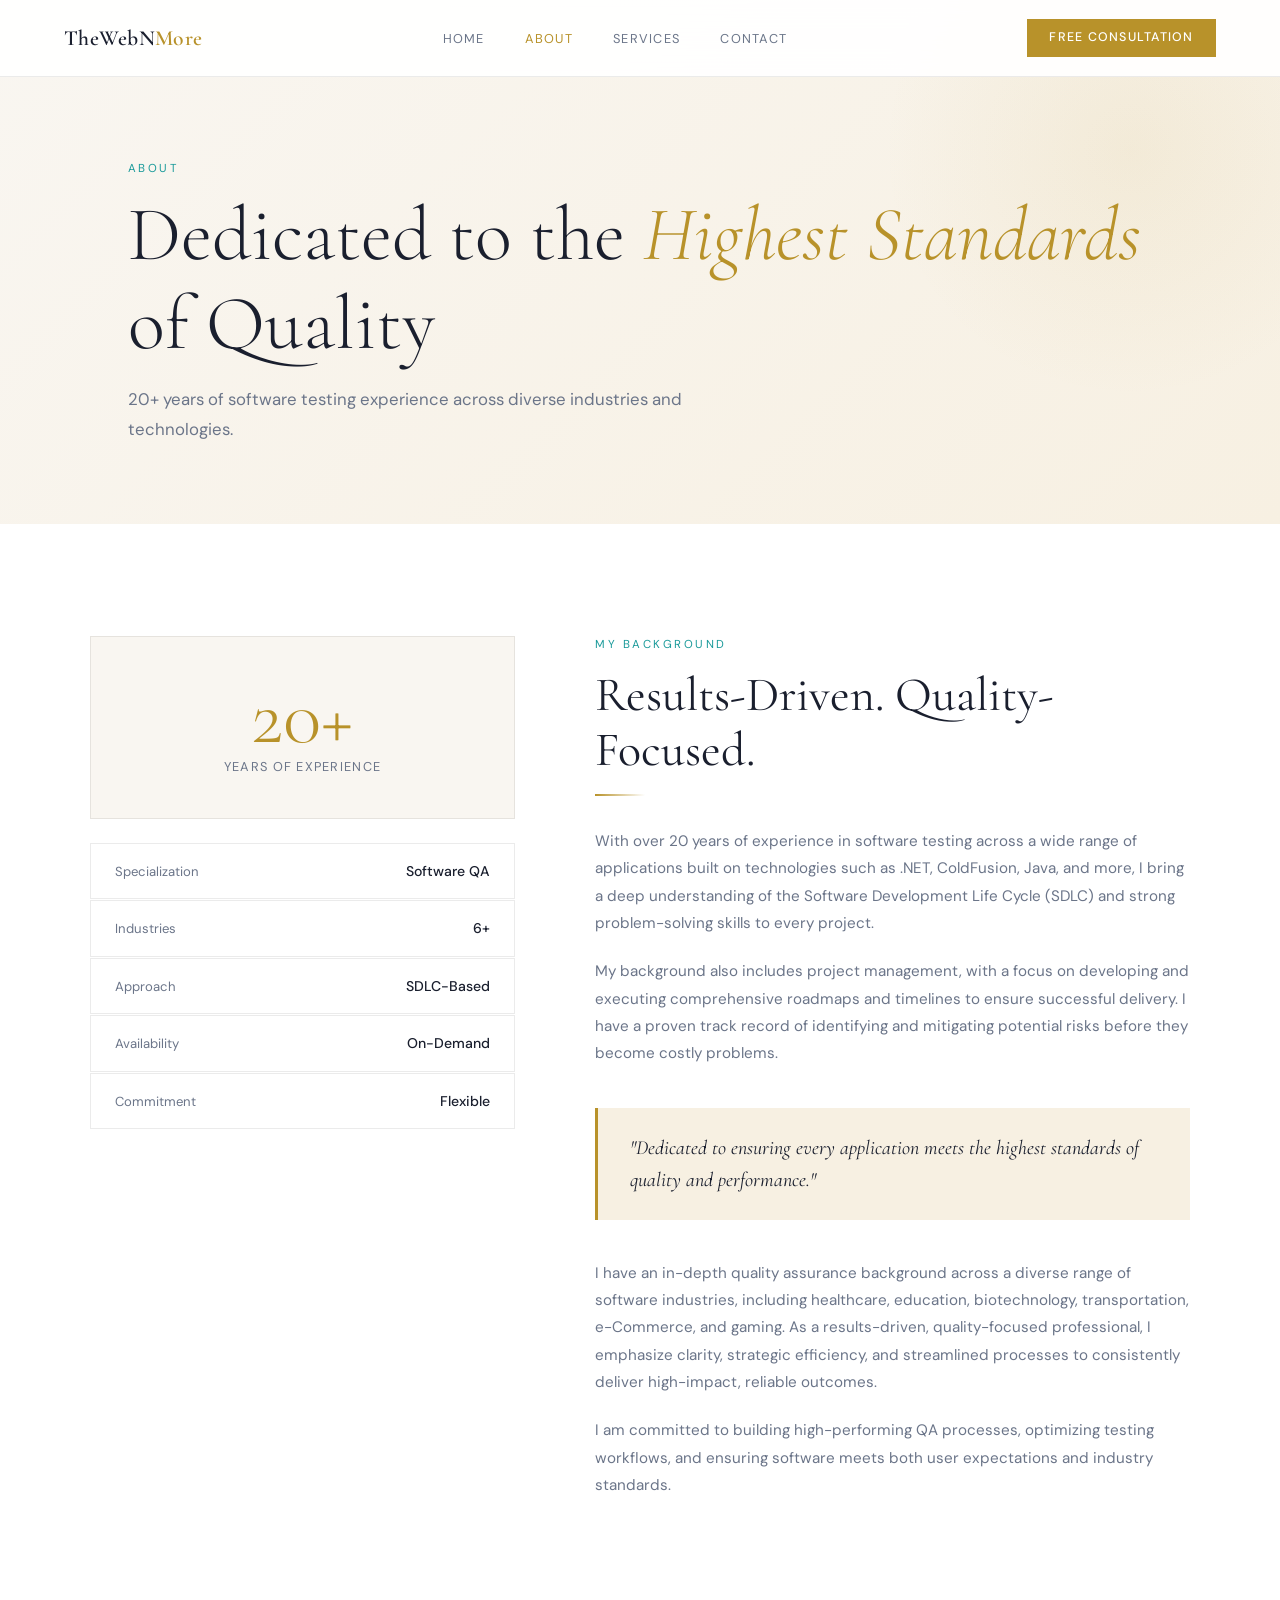
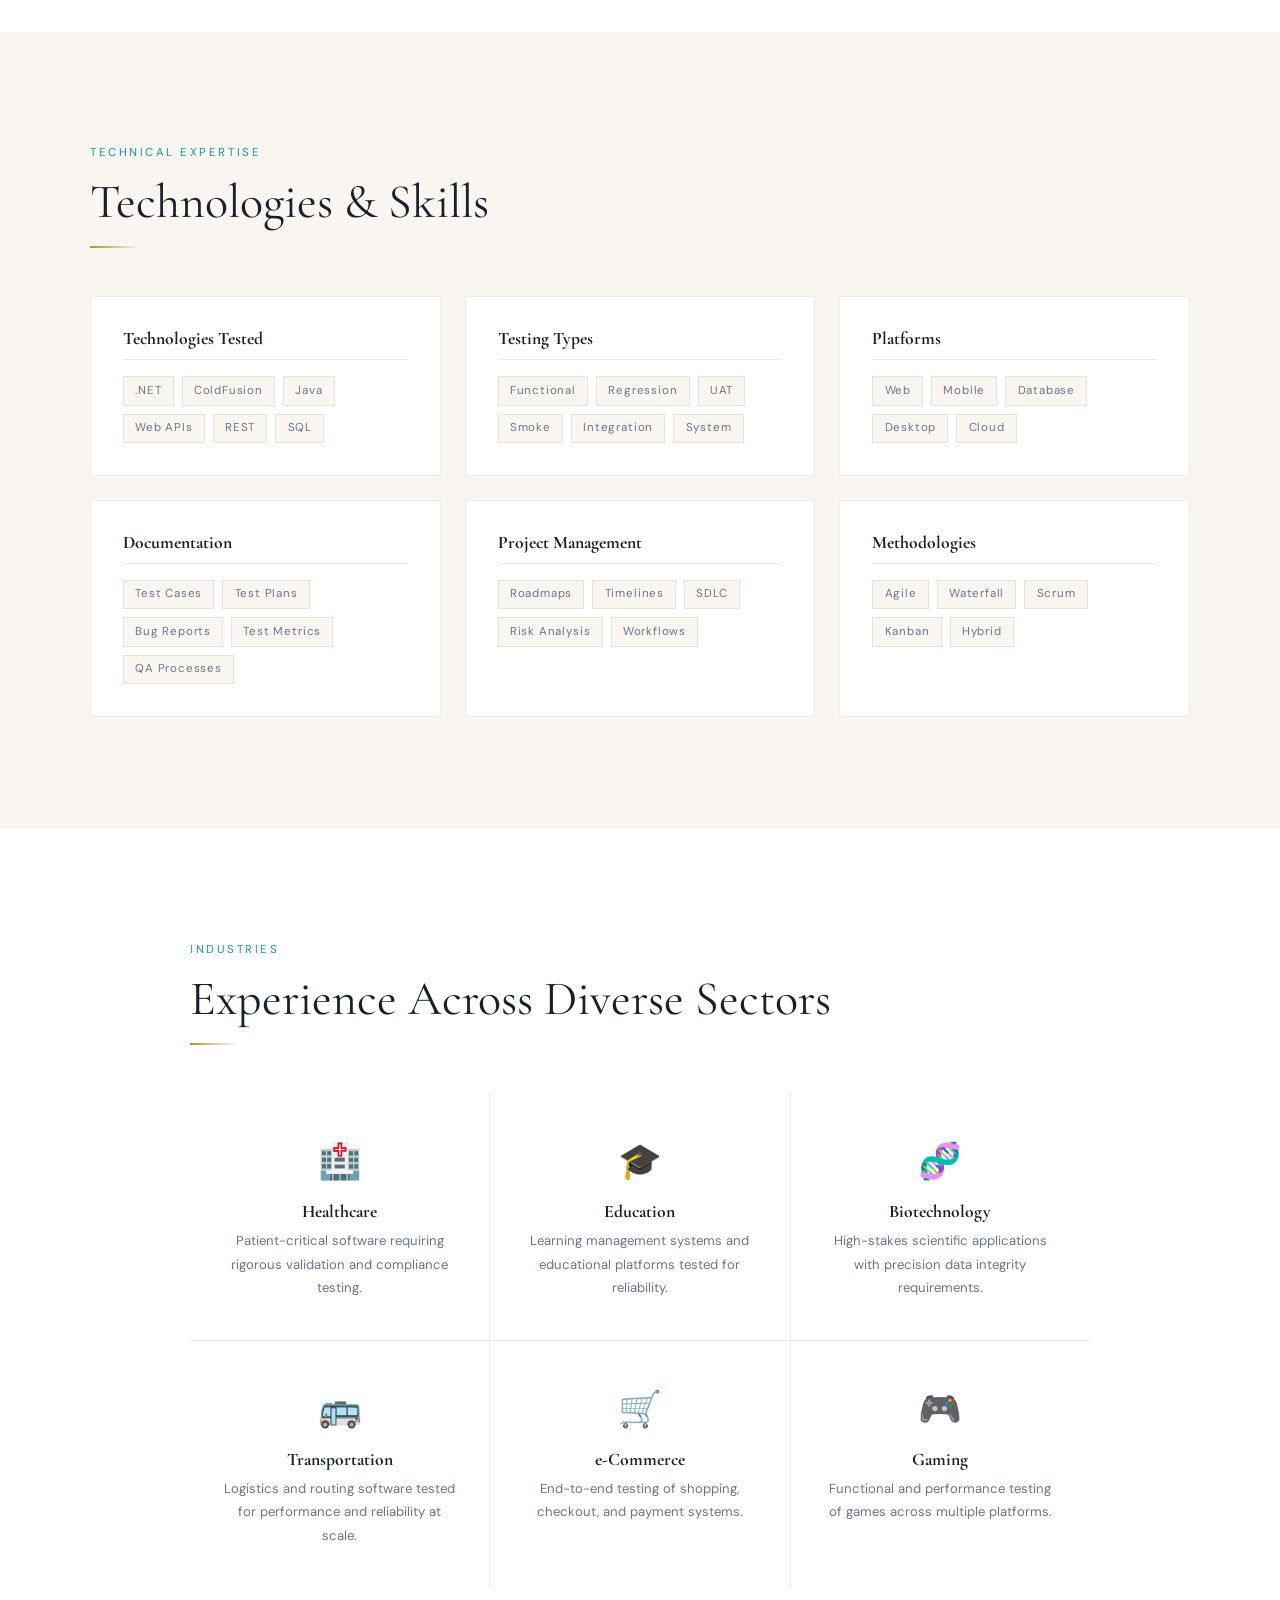
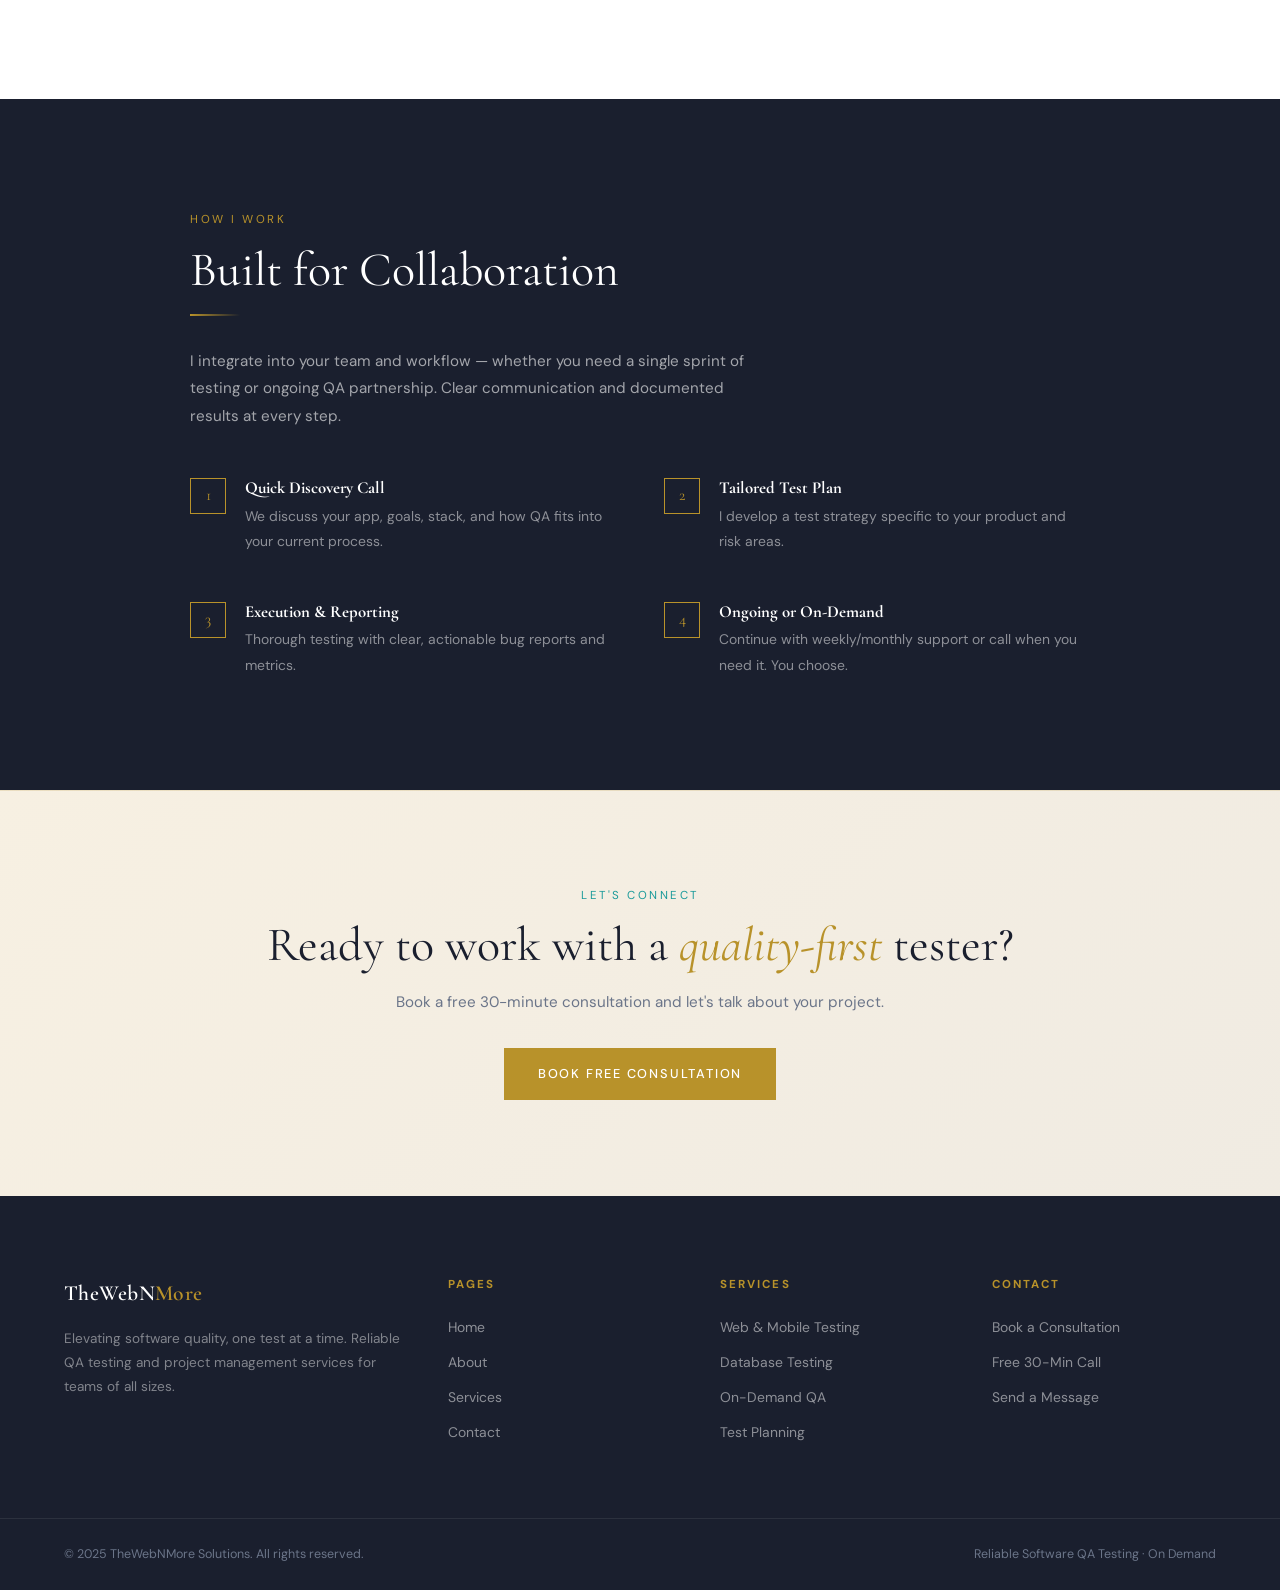
==== about.html @ 7d3f56c2 "Add files via upload" ====
<!DOCTYPE html>
<html lang="en">
<head>
  <meta charset="UTF-8"/>
  <meta name="viewport" content="width=device-width, initial-scale=1.0"/>
  <title>About | TheWebNMore Solutions</title>
  <meta name="description" content="20+ years of software QA experience across healthcare, education, biotech, e-Commerce, gaming and more."/>
  <link href="https://fonts.googleapis.com/css2?family=Cormorant+Garamond:ital,wght@0,300;0,400;0,500;0,600;1,400;1,500&family=DM+Sans:wght@300;400;500&display=swap" rel="stylesheet"/>
  <link rel="stylesheet" href="style.css"/>
  <style>

    /* ── BIO SECTION ── */
    #bio { background: var(--white); padding: 7rem 5%; }
    .bio-grid {
      display: grid; grid-template-columns: 1fr 1.4fr;
      gap: 5rem; align-items: start; max-width: 1100px; margin: 0 auto;
    }
    .bio-aside { position: sticky; top: 100px; }
    .bio-badge {
      background: var(--light);
      border: 1px solid var(--border-grey);
      padding: 2.5rem;
      text-align: center;
    }
    .bio-badge .big-num {
      font-family: 'Cormorant Garamond', serif;
      font-size: 5rem; font-weight: 300; color: var(--gold); line-height: 1;
    }
    .bio-badge .big-label { font-size: 0.8rem; letter-spacing: 0.1em; text-transform: uppercase; color: var(--muted); }
    .bio-stats { margin-top: 1.5rem; display: flex; flex-direction: column; gap: 1px; }
    .bio-stat {
      background: var(--white); border: 1px solid var(--border-grey);
      padding: 1rem 1.5rem;
      display: flex; justify-content: space-between; align-items: center;
    }
    .bio-stat-label { font-size: 0.82rem; color: var(--muted); }
    .bio-stat-val { font-size: 0.88rem; font-weight: 500; color: var(--ink); }

    .bio-main h2 { color: var(--ink); margin-bottom: 0.5rem; }
    .bio-main p { margin-bottom: 1.3rem; }
    .quote-block {
      border-left: 3px solid var(--gold);
      background: var(--gold-pale);
      padding: 1.5rem 2rem; margin: 2.5rem 0;
    }
    .quote-block p {
      font-family: 'Cormorant Garamond', serif;
      font-size: 1.25rem; font-style: italic; color: var(--ink);
      line-height: 1.6; margin: 0;
    }

    /* ── TECH / EXPERTISE ── */
    #expertise { background: var(--light); padding: 7rem 5%; }
    .expertise-inner { max-width: 1100px; margin: 0 auto; }
    .exp-grid {
      display: grid; grid-template-columns: repeat(3, 1fr);
      gap: 1.5rem; margin-top: 3rem;
    }
    .exp-card {
      background: var(--white);
      border: 1px solid var(--border-grey);
      padding: 2rem;
      transition: border-color 0.3s, box-shadow 0.3s;
    }
    .exp-card:hover { border-color: var(--gold); box-shadow: var(--shadow); }
    .exp-card h4 {
      font-family: 'Cormorant Garamond', serif;
      font-size: 1.1rem; color: var(--ink); margin-bottom: 1rem;
      padding-bottom: 0.6rem; border-bottom: 1px solid var(--border-grey);
    }
    .exp-tags { display: flex; flex-wrap: wrap; gap: 0.5rem; }
    .exp-tag {
      font-size: 0.72rem; letter-spacing: 0.07em;
      background: var(--light); border: 1px solid var(--border-grey);
      color: var(--muted); padding: 0.28rem 0.7rem;
    }

    /* ── INDUSTRIES ── */
    #industries { background: var(--white); padding: 7rem 5%; }
    .ind-grid {
      display: grid; grid-template-columns: repeat(3, 1fr);
      gap: 1px; background: var(--border-grey);
      margin-top: 3rem; max-width: 900px;
    }
    .ind-card {
      background: var(--white); padding: 2.5rem 2rem; text-align: center;
      transition: background 0.3s;
    }
    .ind-card:hover { background: var(--gold-pale); }
    .ind-icon { font-size: 2.2rem; display: block; margin-bottom: 0.8rem; }
    .ind-card h4 { font-family: 'Cormorant Garamond', serif; font-size: 1.1rem; color: var(--ink); }
    .ind-card p { font-size: 0.82rem; margin-top: 0.4rem; }

    /* ── COLLABORATION ── */
    #collab { background: var(--ink); padding: 7rem 5%; }
    .collab-inner { max-width: 900px; margin: 0 auto; }
    #collab .eyebrow { color: var(--gold); }
    #collab h2 { color: var(--white); }
    #collab .divider { background: linear-gradient(90deg, var(--gold), transparent); }
    .collab-grid { display: grid; grid-template-columns: 1fr 1fr; gap: 3rem; margin-top: 3rem; }
    .collab-item { display: flex; gap: 1.2rem; }
    .collab-dot {
      width: 36px; height: 36px; flex-shrink: 0;
      border: 1px solid var(--gold);
      display: flex; align-items: center; justify-content: center;
      font-family: 'Cormorant Garamond', serif; font-size: 1rem; color: var(--gold);
    }
    .collab-item h4 { font-family: 'Cormorant Garamond', serif; font-size: 1.05rem; color: var(--white); margin-bottom: 0.4rem; }
    .collab-item p { font-size: 0.87rem; color: rgba(255,255,255,0.5); margin: 0; }

    /* ── CTA ── */
    .about-cta {
      background: linear-gradient(135deg, var(--gold-pale), var(--light2));
      border-top: 1px solid var(--border);
      padding: 6rem 5%; text-align: center;
    }
    .about-cta h2 { color: var(--ink); }
    .about-cta h2 span { color: var(--gold); font-style: italic; }
    .about-cta p { margin: 1rem auto 2rem; max-width: 520px; }

    @media (max-width: 900px) {
      .bio-grid { grid-template-columns: 1fr; }
      .bio-aside { position: static; }
      .exp-grid, .ind-grid { grid-template-columns: 1fr 1fr; }
      .collab-grid { grid-template-columns: 1fr; }
    }
    @media (max-width: 600px) {
      .exp-grid, .ind-grid { grid-template-columns: 1fr; }
    }
  </style>
</head>
<body>

<!-- NAV -->
<nav id="main-nav">
  <a href="index.html" class="nav-logo">TheWebN<span>More</span></a>
  <ul class="nav-links" id="nav-links">
    <li><a href="index.html">Home</a></li>
    <li><a href="about.html" class="active">About</a></li>
    <li><a href="services.html">Services</a></li>
    <li><a href="contact.html">Contact</a></li>
  </ul>
  <a href="contact.html" class="nav-cta">Free Consultation</a>
  <button class="nav-toggle" id="nav-toggle" aria-label="Toggle menu">
    <span></span><span></span><span></span>
  </button>
</nav>

<!-- PAGE HERO -->
<div class="page-hero">
  <div class="page-hero-content container">
    <span class="eyebrow">About</span>
    <h1>Dedicated to the <em>Highest Standards</em><br>of Quality</h1>
    <p>20+ years of software testing experience across diverse industries and technologies.</p>
  </div>
</div>

<!-- BIO -->
<section id="bio">
  <div class="bio-grid">
    <div class="bio-aside fade-up">
      <div class="bio-badge">
        <div class="big-num">20+</div>
        <div class="big-label">Years of Experience</div>
      </div>
      <div class="bio-stats">
        <div class="bio-stat">
          <span class="bio-stat-label">Specialization</span>
          <span class="bio-stat-val">Software QA</span>
        </div>
        <div class="bio-stat">
          <span class="bio-stat-label">Industries</span>
          <span class="bio-stat-val">6+</span>
        </div>
        <div class="bio-stat">
          <span class="bio-stat-label">Approach</span>
          <span class="bio-stat-val">SDLC-Based</span>
        </div>
        <div class="bio-stat">
          <span class="bio-stat-label">Availability</span>
          <span class="bio-stat-val">On-Demand</span>
        </div>
        <div class="bio-stat">
          <span class="bio-stat-label">Commitment</span>
          <span class="bio-stat-val">Flexible</span>
        </div>
      </div>
    </div>

    <div class="bio-main fade-up">
      <span class="eyebrow">My Background</span>
      <h2>Results-Driven. Quality-Focused.</h2>
      <div class="divider"></div>
      <p>
        With over 20 years of experience in software testing across a wide range of applications
        built on technologies such as .NET, ColdFusion, Java, and more, I bring a deep
        understanding of the Software Development Life Cycle (SDLC) and strong problem-solving
        skills to every project.
      </p>
      <p>
        My background also includes project management, with a focus on developing and executing
        comprehensive roadmaps and timelines to ensure successful delivery. I have a proven track
        record of identifying and mitigating potential risks before they become costly problems.
      </p>
      <div class="quote-block">
        <p>"Dedicated to ensuring every application meets the highest standards of quality and performance."</p>
      </div>
      <p>
        I have an in-depth quality assurance background across a diverse range of software
        industries, including healthcare, education, biotechnology, transportation, e-Commerce,
        and gaming. As a results-driven, quality-focused professional, I emphasize clarity,
        strategic efficiency, and streamlined processes to consistently deliver high-impact,
        reliable outcomes.
      </p>
      <p>
        I am committed to building high-performing QA processes, optimizing testing workflows,
        and ensuring software meets both user expectations and industry standards.
      </p>
    </div>
  </div>
</section>

<!-- EXPERTISE -->
<section id="expertise">
  <div class="expertise-inner">
    <span class="eyebrow">Technical Expertise</span>
    <h2 style="color:var(--ink);">Technologies &amp; Skills</h2>
    <div class="divider"></div>
    <div class="exp-grid">
      <div class="exp-card fade-up">
        <h4>Technologies Tested</h4>
        <div class="exp-tags">
          <span class="exp-tag">.NET</span>
          <span class="exp-tag">ColdFusion</span>
          <span class="exp-tag">Java</span>
          <span class="exp-tag">Web APIs</span>
          <span class="exp-tag">REST</span>
          <span class="exp-tag">SQL</span>
        </div>
      </div>
      <div class="exp-card fade-up">
        <h4>Testing Types</h4>
        <div class="exp-tags">
          <span class="exp-tag">Functional</span>
          <span class="exp-tag">Regression</span>
          <span class="exp-tag">UAT</span>
          <span class="exp-tag">Smoke</span>
          <span class="exp-tag">Integration</span>
          <span class="exp-tag">System</span>
        </div>
      </div>
      <div class="exp-card fade-up">
        <h4>Platforms</h4>
        <div class="exp-tags">
          <span class="exp-tag">Web</span>
          <span class="exp-tag">Mobile</span>
          <span class="exp-tag">Database</span>
          <span class="exp-tag">Desktop</span>
          <span class="exp-tag">Cloud</span>
        </div>
      </div>
      <div class="exp-card fade-up">
        <h4>Documentation</h4>
        <div class="exp-tags">
          <span class="exp-tag">Test Cases</span>
          <span class="exp-tag">Test Plans</span>
          <span class="exp-tag">Bug Reports</span>
          <span class="exp-tag">Test Metrics</span>
          <span class="exp-tag">QA Processes</span>
        </div>
      </div>
      <div class="exp-card fade-up">
        <h4>Project Management</h4>
        <div class="exp-tags">
          <span class="exp-tag">Roadmaps</span>
          <span class="exp-tag">Timelines</span>
          <span class="exp-tag">SDLC</span>
          <span class="exp-tag">Risk Analysis</span>
          <span class="exp-tag">Workflows</span>
        </div>
      </div>
      <div class="exp-card fade-up">
        <h4>Methodologies</h4>
        <div class="exp-tags">
          <span class="exp-tag">Agile</span>
          <span class="exp-tag">Waterfall</span>
          <span class="exp-tag">Scrum</span>
          <span class="exp-tag">Kanban</span>
          <span class="exp-tag">Hybrid</span>
        </div>
      </div>
    </div>
  </div>
</section>

<!-- INDUSTRIES -->
<section id="industries">
  <div style="max-width:900px; margin:0 auto;">
    <span class="eyebrow">Industries</span>
    <h2 style="color:var(--ink);">Experience Across Diverse Sectors</h2>
    <div class="divider"></div>
    <div class="ind-grid fade-up">
      <div class="ind-card">
        <span class="ind-icon">🏥</span>
        <h4>Healthcare</h4>
        <p>Patient-critical software requiring rigorous validation and compliance testing.</p>
      </div>
      <div class="ind-card">
        <span class="ind-icon">🎓</span>
        <h4>Education</h4>
        <p>Learning management systems and educational platforms tested for reliability.</p>
      </div>
      <div class="ind-card">
        <span class="ind-icon">🧬</span>
        <h4>Biotechnology</h4>
        <p>High-stakes scientific applications with precision data integrity requirements.</p>
      </div>
      <div class="ind-card">
        <span class="ind-icon">🚌</span>
        <h4>Transportation</h4>
        <p>Logistics and routing software tested for performance and reliability at scale.</p>
      </div>
      <div class="ind-card">
        <span class="ind-icon">🛒</span>
        <h4>e-Commerce</h4>
        <p>End-to-end testing of shopping, checkout, and payment systems.</p>
      </div>
      <div class="ind-card">
        <span class="ind-icon">🎮</span>
        <h4>Gaming</h4>
        <p>Functional and performance testing of games across multiple platforms.</p>
      </div>
    </div>
  </div>
</section>

<!-- COLLABORATION -->
<section id="collab">
  <div class="collab-inner">
    <span class="eyebrow">How I Work</span>
    <h2>Built for Collaboration</h2>
    <div class="divider"></div>
    <p style="color:rgba(255,255,255,0.6); max-width:580px;">
      I integrate into your team and workflow — whether you need a single sprint of testing
      or ongoing QA partnership. Clear communication and documented results at every step.
    </p>
    <div class="collab-grid fade-up">
      <div class="collab-item">
        <div class="collab-dot">1</div>
        <div>
          <h4>Quick Discovery Call</h4>
          <p>We discuss your app, goals, stack, and how QA fits into your current process.</p>
        </div>
      </div>
      <div class="collab-item">
        <div class="collab-dot">2</div>
        <div>
          <h4>Tailored Test Plan</h4>
          <p>I develop a test strategy specific to your product and risk areas.</p>
        </div>
      </div>
      <div class="collab-item">
        <div class="collab-dot">3</div>
        <div>
          <h4>Execution &amp; Reporting</h4>
          <p>Thorough testing with clear, actionable bug reports and metrics.</p>
        </div>
      </div>
      <div class="collab-item">
        <div class="collab-dot">4</div>
        <div>
          <h4>Ongoing or On-Demand</h4>
          <p>Continue with weekly/monthly support or call when you need it. You choose.</p>
        </div>
      </div>
    </div>
  </div>
</section>

<!-- CTA -->
<div class="about-cta">
  <span class="eyebrow">Let's Connect</span>
  <h2>Ready to work with a <span>quality-first</span> tester?</h2>
  <p>Book a free 30-minute consultation and let's talk about your project.</p>
  <a href="contact.html" class="btn btn-gold">Book Free Consultation</a>
</div>

<!-- FOOTER -->
<footer>
  <div class="footer-top">
    <div class="footer-brand">
      <div class="nav-logo">TheWebN<span>More</span></div>
      <p>Elevating software quality, one test at a time. Reliable QA testing and project management services for teams of all sizes.</p>
    </div>
    <div class="footer-col">
      <h5>Pages</h5>
      <ul>
        <li><a href="index.html">Home</a></li>
        <li><a href="about.html">About</a></li>
        <li><a href="services.html">Services</a></li>
        <li><a href="contact.html">Contact</a></li>
      </ul>
    </div>
    <div class="footer-col">
      <h5>Services</h5>
      <ul>
        <li><a href="services.html">Web &amp; Mobile Testing</a></li>
        <li><a href="services.html">Database Testing</a></li>
        <li><a href="services.html">On-Demand QA</a></li>
        <li><a href="services.html">Test Planning</a></li>
      </ul>
    </div>
    <div class="footer-col">
      <h5>Contact</h5>
      <ul>
        <li><a href="contact.html">Book a Consultation</a></li>
        <li><a href="contact.html">Free 30-Min Call</a></li>
        <li><a href="contact.html">Send a Message</a></li>
      </ul>
    </div>
  </div>
  <div class="footer-bottom">
    <p>© 2025 TheWebNMore Solutions. All rights reserved.</p>
    <p>Reliable Software QA Testing · On Demand</p>
  </div>
</footer>

<script>
  window.addEventListener('scroll', () => {
    document.getElementById('main-nav').classList.toggle('scrolled', window.scrollY > 30);
  });
  document.getElementById('nav-toggle').addEventListener('click', () => {
    document.getElementById('nav-links').classList.toggle('open');
  });
  const obs = new IntersectionObserver(entries => {
    entries.forEach(e => { if (e.isIntersecting) e.target.classList.add('visible'); });
  }, { threshold: 0.1 });
  document.querySelectorAll('.fade-up').forEach(el => obs.observe(el));
</script>
</body>
</html>
---- style.css ----
/* ── RESET & BASE ── */
*, *::before, *::after { margin: 0; padding: 0; box-sizing: border-box; }

:root {
  --gold:        #B8922A;
  --gold-light:  #D4AC50;
  --gold-pale:   #F7F0E2;
  --gold-dim:    rgba(184,146,42,0.12);
  --teal:        #1A9A9A;
  --teal-dim:    rgba(26,154,154,0.10);
  --ink:         #1A1F2E;
  --ink2:        #2E3547;
  --muted:       #6B7589;
  --light:       #F9F6F1;
  --light2:      #F0EBE2;
  --white:       #FFFFFF;
  --border:      rgba(184,146,42,0.18);
  --border-grey: rgba(0,0,0,0.08);
  --shadow:      0 4px 30px rgba(0,0,0,0.08);
  --shadow-lg:   0 12px 50px rgba(0,0,0,0.12);
}

html { scroll-behavior: smooth; }

body {
  font-family: 'DM Sans', sans-serif;
  background: var(--white);
  color: var(--ink);
  overflow-x: hidden;
  line-height: 1.6;
}

/* ── TYPOGRAPHY ── */
h1, h2, h3, h4 { font-family: 'Cormorant Garamond', serif; line-height: 1.15; }
h1 { font-size: clamp(2.8rem, 6vw, 5.5rem); font-weight: 300; }
h2 { font-size: clamp(2rem, 4vw, 3rem); font-weight: 400; }
h3 { font-size: 1.4rem; font-weight: 500; }
p  { font-size: 0.95rem; color: var(--muted); line-height: 1.8; }

a { text-decoration: none; color: inherit; }

/* ── UTILITY ── */
.container    { max-width: 1140px; margin: 0 auto; padding: 0 5%; }
.centered     { text-align: center; }
.section-pad  { padding: 7rem 5%; }

.eyebrow {
  font-size: 0.72rem; letter-spacing: 0.22em; text-transform: uppercase;
  color: var(--teal); margin-bottom: 0.8rem; display: block;
}
.divider {
  width: 50px; height: 2px;
  background: linear-gradient(90deg, var(--gold), transparent);
  margin: 1rem 0 2rem;
}
.divider.centered { margin: 1rem auto 2rem; }

.fade-up {
  opacity: 0; transform: translateY(28px);
  transition: opacity 0.7s ease, transform 0.7s ease;
}
.fade-up.visible { opacity: 1; transform: translateY(0); }

/* ── BUTTONS ── */
.btn {
  display: inline-block;
  padding: 0.85rem 2rem;
  font-size: 0.8rem; letter-spacing: 0.14em; text-transform: uppercase;
  font-family: 'DM Sans', sans-serif; font-weight: 500;
  transition: all 0.28s; cursor: pointer;
}
.btn-gold {
  background: var(--gold); color: var(--white);
  border: 2px solid var(--gold);
}
.btn-gold:hover { background: var(--gold-light); border-color: var(--gold-light); }

.btn-outline {
  background: transparent; color: var(--gold);
  border: 2px solid var(--gold);
}
.btn-outline:hover { background: var(--gold); color: var(--white); }

.btn-white {
  background: var(--white); color: var(--ink);
  border: 2px solid var(--white);
}
.btn-white:hover { background: transparent; color: var(--white); }

/* ── NAVIGATION ── */
nav {
  position: fixed; top: 0; left: 0; right: 0; z-index: 200;
  display: flex; align-items: center; justify-content: space-between;
  padding: 1.2rem 5%;
  background: rgba(255,255,255,0.92);
  backdrop-filter: blur(16px);
  border-bottom: 1px solid var(--border-grey);
  transition: box-shadow 0.3s;
}
nav.scrolled { box-shadow: var(--shadow); }

.nav-logo {
  font-family: 'Cormorant Garamond', serif;
  font-size: 1.35rem; font-weight: 600;
  color: var(--ink); letter-spacing: 0.02em;
}
.nav-logo span { color: var(--gold); }

.nav-links { display: flex; gap: 2.5rem; list-style: none; }
.nav-links a {
  font-size: 0.8rem; letter-spacing: 0.1em; text-transform: uppercase;
  color: var(--muted); transition: color 0.25s;
}
.nav-links a:hover, .nav-links a.active { color: var(--gold); }

.nav-cta {
  background: var(--gold); color: var(--white);
  padding: 0.55rem 1.4rem;
  font-size: 0.78rem; letter-spacing: 0.1em; text-transform: uppercase;
  font-family: 'DM Sans', sans-serif; font-weight: 500;
  transition: all 0.28s;
}
.nav-cta:hover { background: var(--gold-light); }

/* hamburger */
.nav-toggle { display: none; flex-direction: column; gap: 5px; cursor: pointer; background: none; border: none; padding: 4px; }
.nav-toggle span { display: block; width: 24px; height: 2px; background: var(--ink); transition: all 0.3s; }

/* ── PAGE HERO (inner pages) ── */
.page-hero {
  padding: 10rem 5% 5rem;
  background: linear-gradient(135deg, var(--light) 0%, var(--gold-pale) 100%);
  position: relative; overflow: hidden;
}
.page-hero::after {
  content: '';
  position: absolute; right: -100px; top: -100px;
  width: 500px; height: 500px;
  border-radius: 50%;
  background: radial-gradient(circle, rgba(184,146,42,0.08) 0%, transparent 70%);
}
.page-hero-content { position: relative; z-index: 1; }
.page-hero h1 { color: var(--ink); }
.page-hero h1 em { font-style: italic; color: var(--gold); }
.page-hero p { font-size: 1.05rem; max-width: 560px; margin-top: 1rem; }

/* ── FOOTER ── */
footer {
  background: var(--ink);
  color: rgba(255,255,255,0.5);
}
.footer-top {
  display: grid; grid-template-columns: 1.5fr 1fr 1fr 1fr;
  gap: 3rem; padding: 5rem 5% 4rem;
}
.footer-brand .nav-logo { color: var(--white); }
.footer-brand .nav-logo span { color: var(--gold); }
.footer-brand p { font-size: 0.85rem; color: rgba(255,255,255,0.45); line-height: 1.8; margin-top: 1rem; }

.footer-col h5 {
  font-family: 'DM Sans', sans-serif;
  font-size: 0.72rem; letter-spacing: 0.18em; text-transform: uppercase;
  color: var(--gold); margin-bottom: 1.2rem;
}
.footer-col ul { list-style: none; }
.footer-col ul li { margin-bottom: 0.6rem; }
.footer-col ul li a {
  font-size: 0.87rem; color: rgba(255,255,255,0.5);
  transition: color 0.25s;
}
.footer-col ul li a:hover { color: var(--gold); }

.footer-bottom {
  border-top: 1px solid rgba(255,255,255,0.08);
  padding: 1.5rem 5%;
  display: flex; align-items: center; justify-content: space-between;
  flex-wrap: wrap; gap: 1rem;
}
.footer-bottom p { font-size: 0.78rem; }

/* ── RESPONSIVE ── */
@media (max-width: 900px) {
  .footer-top { grid-template-columns: 1fr 1fr; }
}
@media (max-width: 768px) {
  .nav-links, .nav-cta { display: none; }
  .nav-toggle { display: flex; }
  .nav-links.open {
    display: flex; flex-direction: column;
    position: fixed; top: 65px; left: 0; right: 0;
    background: var(--white); padding: 2rem 5%;
    border-bottom: 1px solid var(--border-grey);
    gap: 1.5rem; z-index: 199;
  }
  .nav-links.open + .nav-cta { display: block; }
  .footer-top { grid-template-columns: 1fr; gap: 2rem; }
}
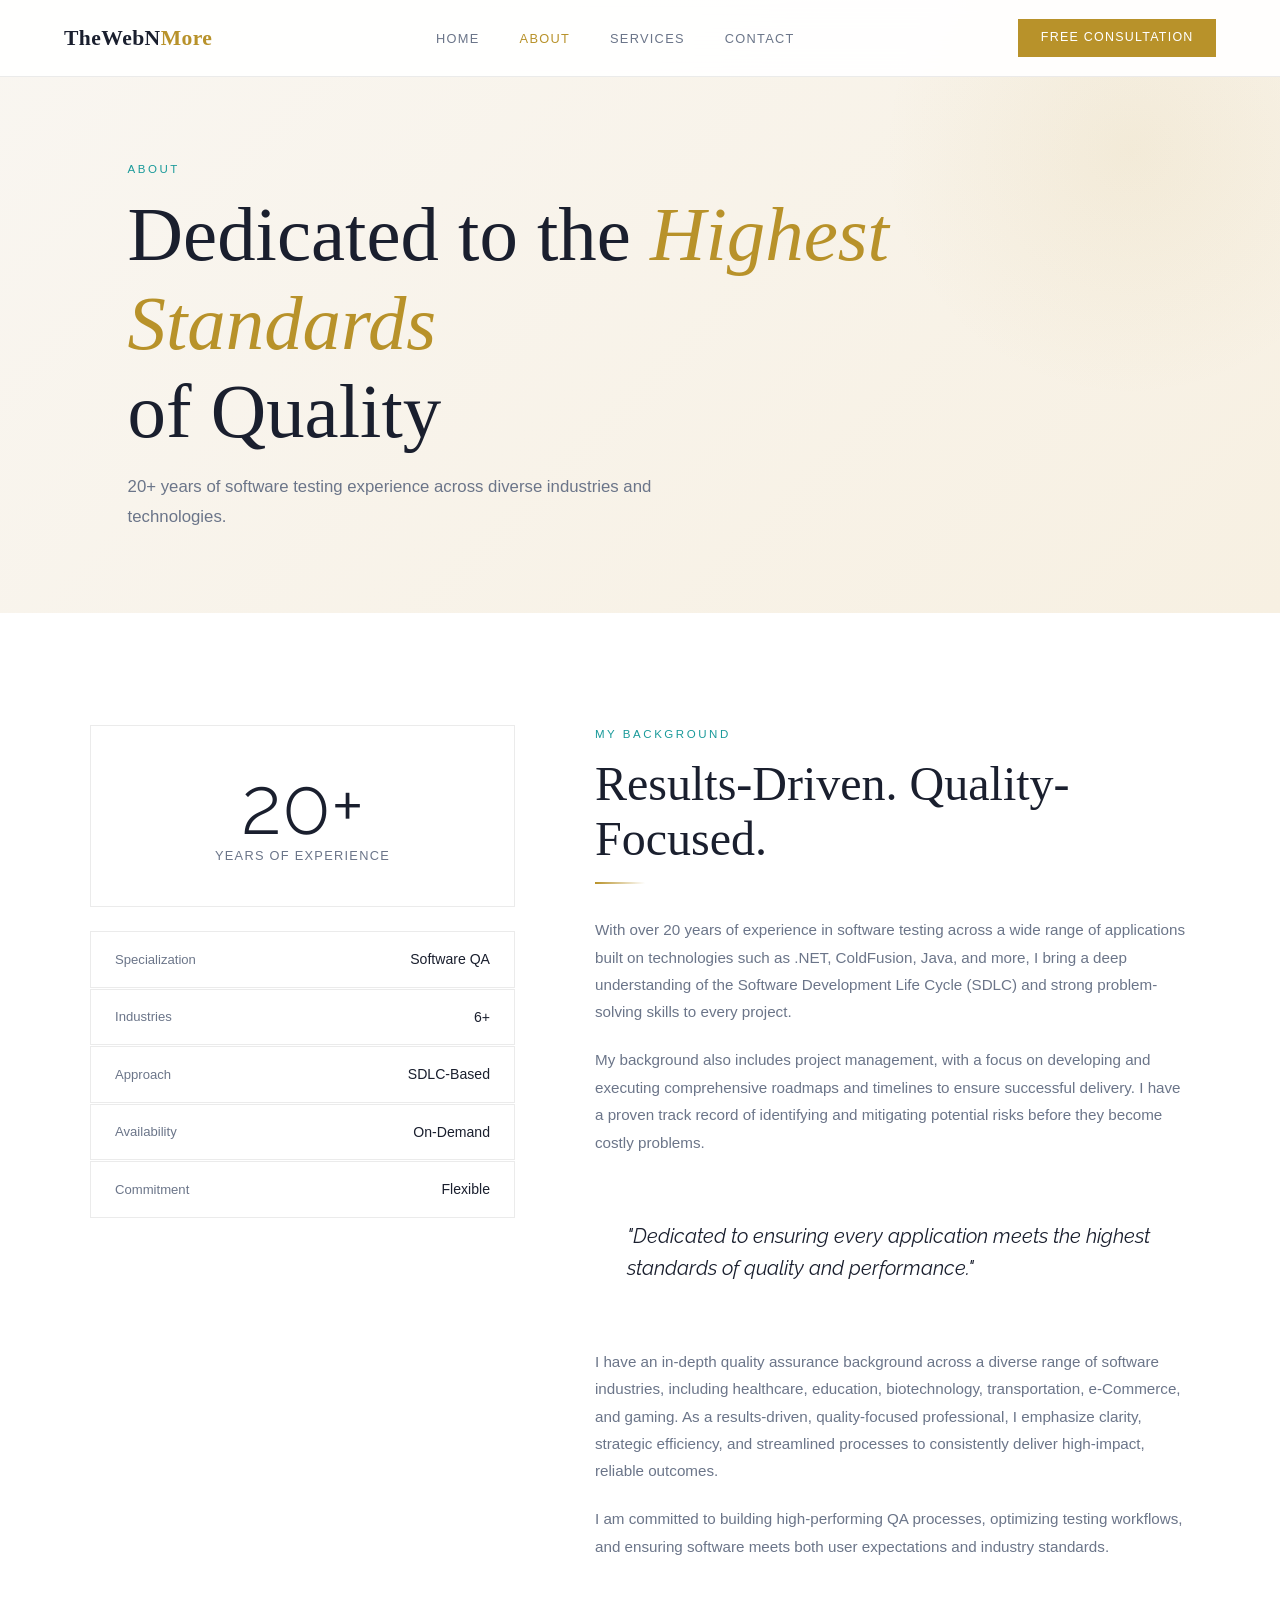
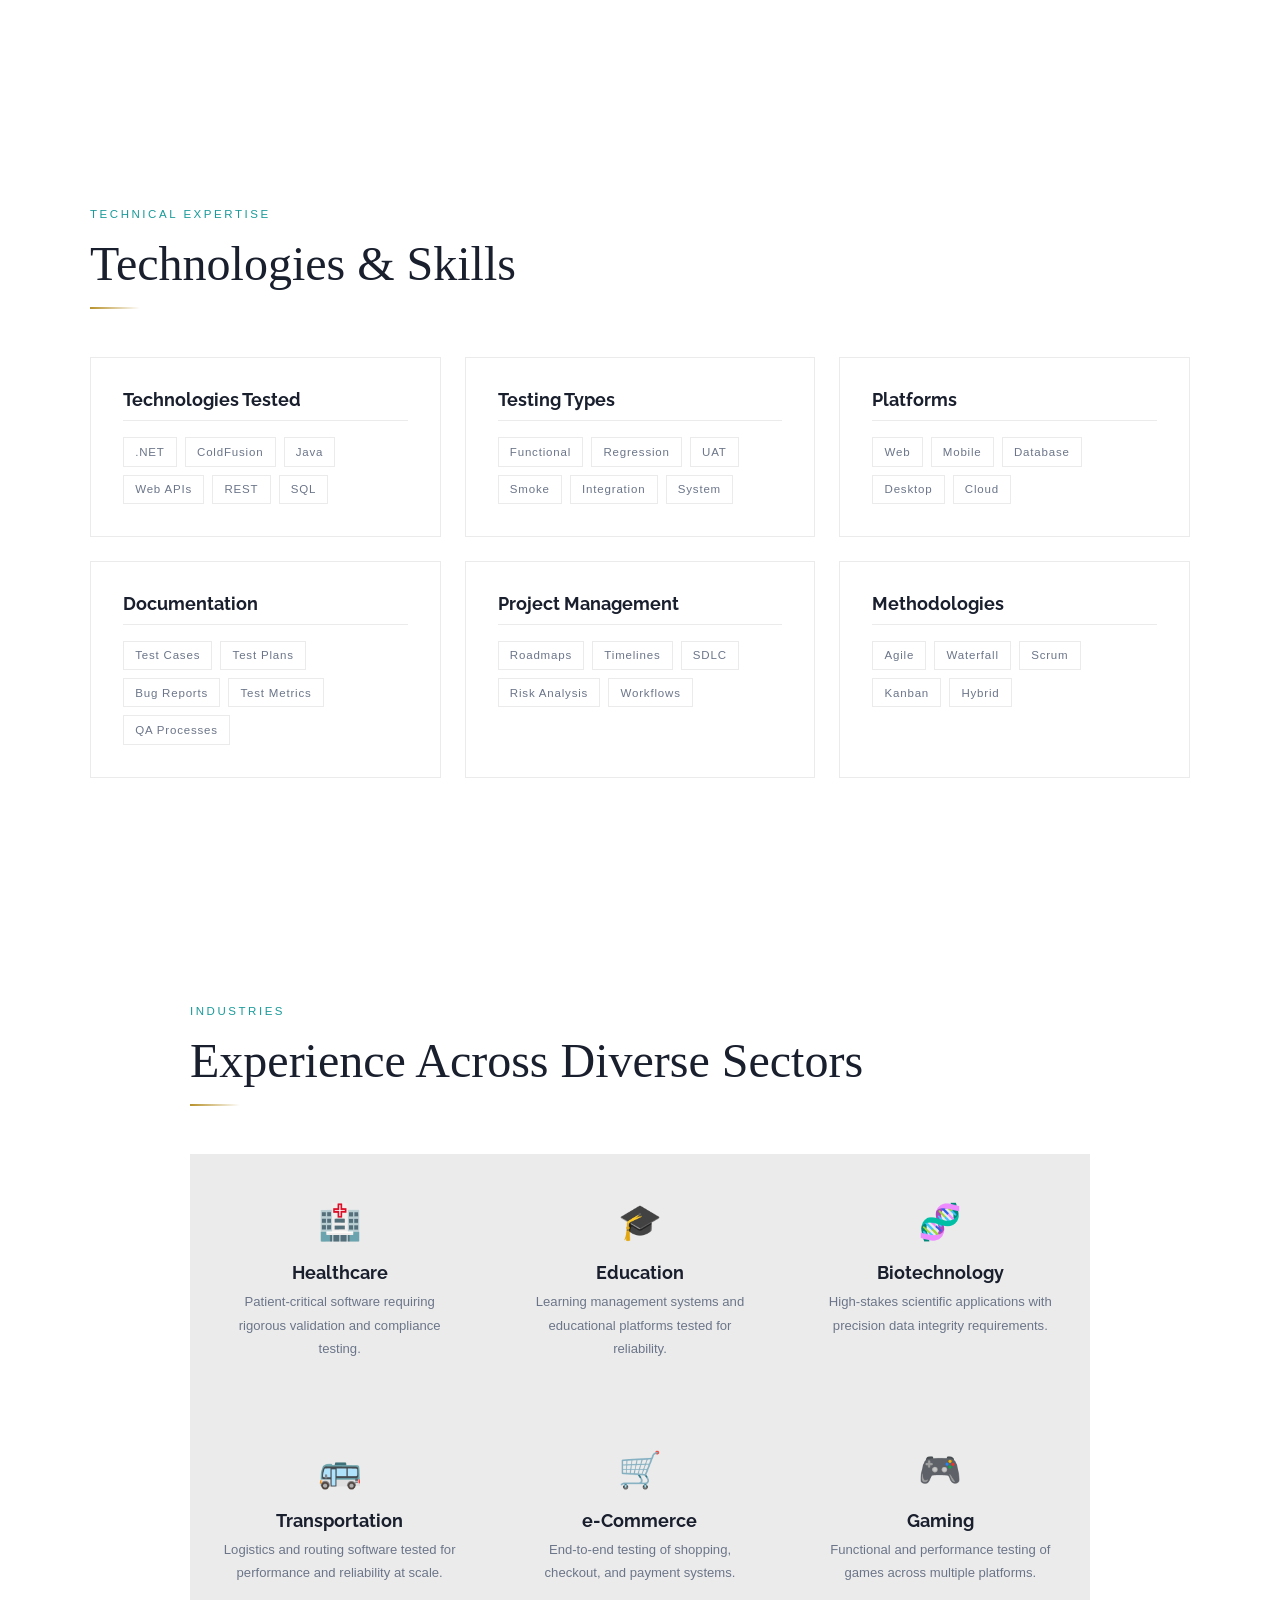
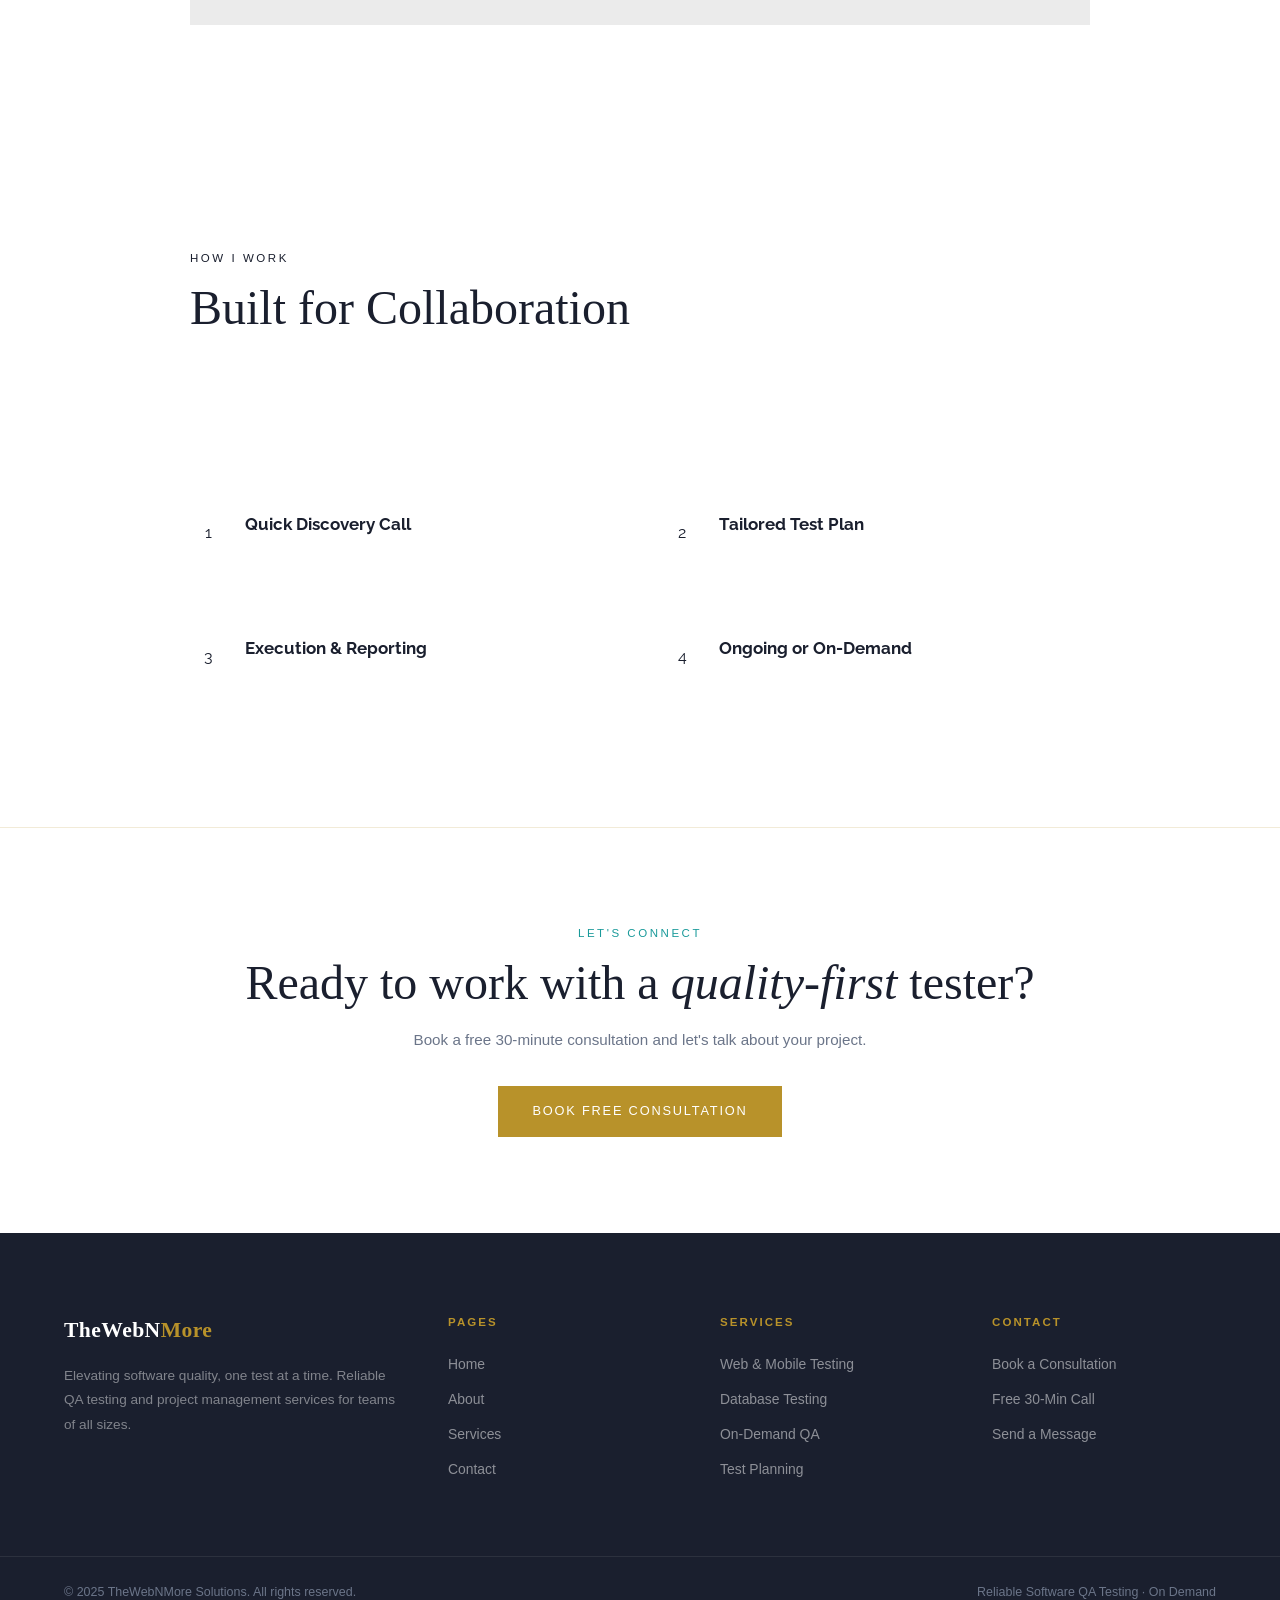
==== commit 54cb909d: "updated font Updated styles and font families for consistency and improved design." ====
--- a/about.html
+++ b/about.html
@@ -5,117 +5,117 @@
   <meta name="viewport" content="width=device-width, initial-scale=1.0"/>
   <title>About | TheWebNMore Solutions</title>
   <meta name="description" content="20+ years of software QA experience across healthcare, education, biotech, e-Commerce, gaming and more."/>
-  <link href="https://fonts.googleapis.com/css2?family=Cormorant+Garamond:ital,wght@0,300;0,400;0,500;0,600;1,400;1,500&family=DM+Sans:wght@300;400;500&display=swap" rel="stylesheet"/>
+  <link href="https://fonts.googleapis.com/css2?family=Raleway:ital,wght@0,300;0,400;0,600;0,700;1,300;1,400&family=Work+Sans:wght@300;400;500;600&display=swap" rel="stylesheet"/>
   <link rel="stylesheet" href="style.css"/>
   <style>
 
     /* ── BIO SECTION ── */
-    #bio { background: var(--white); padding: 7rem 5%; }
+    #bio { background: var(--bg3); padding: 7rem 5%; }
     .bio-grid {
       display: grid; grid-template-columns: 1fr 1.4fr;
       gap: 5rem; align-items: start; max-width: 1100px; margin: 0 auto;
     }
     .bio-aside { position: sticky; top: 100px; }
     .bio-badge {
-      background: var(--light);
+      background: var(--bg3);
       border: 1px solid var(--border-grey);
       padding: 2.5rem;
       text-align: center;
     }
     .bio-badge .big-num {
-      font-family: 'Cormorant Garamond', serif;
-      font-size: 5rem; font-weight: 300; color: var(--gold); line-height: 1;
+      font-family: 'Raleway', sans-serif;
+      font-size: 5rem; font-weight: 300; color: var(--blue); line-height: 1;
     }
     .bio-badge .big-label { font-size: 0.8rem; letter-spacing: 0.1em; text-transform: uppercase; color: var(--muted); }
     .bio-stats { margin-top: 1.5rem; display: flex; flex-direction: column; gap: 1px; }
     .bio-stat {
-      background: var(--white); border: 1px solid var(--border-grey);
+      background: var(--bg3); border: 1px solid var(--border-grey);
       padding: 1rem 1.5rem;
       display: flex; justify-content: space-between; align-items: center;
     }
     .bio-stat-label { font-size: 0.82rem; color: var(--muted); }
-    .bio-stat-val { font-size: 0.88rem; font-weight: 500; color: var(--ink); }
-
-    .bio-main h2 { color: var(--ink); margin-bottom: 0.5rem; }
+    .bio-stat-val { font-size: 0.88rem; font-weight: 500; color: var(--text); }
+
+    .bio-main h2 { color: var(--text); margin-bottom: 0.5rem; }
     .bio-main p { margin-bottom: 1.3rem; }
     .quote-block {
-      border-left: 3px solid var(--gold);
-      background: var(--gold-pale);
+      border-left: 3px solid var(--blue);
+      background: var(--bg3);
       padding: 1.5rem 2rem; margin: 2.5rem 0;
     }
     .quote-block p {
-      font-family: 'Cormorant Garamond', serif;
-      font-size: 1.25rem; font-style: italic; color: var(--ink);
+      font-family: 'Raleway', sans-serif;
+      font-size: 1.25rem; font-style: italic; color: var(--text);
       line-height: 1.6; margin: 0;
     }
 
     /* ── TECH / EXPERTISE ── */
-    #expertise { background: var(--light); padding: 7rem 5%; }
+    #expertise { background: var(--bg3); padding: 7rem 5%; }
     .expertise-inner { max-width: 1100px; margin: 0 auto; }
     .exp-grid {
       display: grid; grid-template-columns: repeat(3, 1fr);
       gap: 1.5rem; margin-top: 3rem;
     }
     .exp-card {
-      background: var(--white);
+      background: var(--bg3);
       border: 1px solid var(--border-grey);
       padding: 2rem;
       transition: border-color 0.3s, box-shadow 0.3s;
     }
-    .exp-card:hover { border-color: var(--gold); box-shadow: var(--shadow); }
+    .exp-card:hover { border-color: var(--blue); box-shadow: var(--shadow); }
     .exp-card h4 {
-      font-family: 'Cormorant Garamond', serif;
-      font-size: 1.1rem; color: var(--ink); margin-bottom: 1rem;
+      font-family: 'Raleway', sans-serif;
+      font-size: 1.1rem; color: var(--text); margin-bottom: 1rem;
       padding-bottom: 0.6rem; border-bottom: 1px solid var(--border-grey);
     }
     .exp-tags { display: flex; flex-wrap: wrap; gap: 0.5rem; }
     .exp-tag {
       font-size: 0.72rem; letter-spacing: 0.07em;
-      background: var(--light); border: 1px solid var(--border-grey);
+      background: var(--bg3); border: 1px solid var(--border-grey);
       color: var(--muted); padding: 0.28rem 0.7rem;
     }
 
     /* ── INDUSTRIES ── */
-    #industries { background: var(--white); padding: 7rem 5%; }
+    #industries { background: var(--bg3); padding: 7rem 5%; }
     .ind-grid {
       display: grid; grid-template-columns: repeat(3, 1fr);
       gap: 1px; background: var(--border-grey);
       margin-top: 3rem; max-width: 900px;
     }
     .ind-card {
-      background: var(--white); padding: 2.5rem 2rem; text-align: center;
+      background: var(--bg3); padding: 2.5rem 2rem; text-align: center;
       transition: background 0.3s;
     }
-    .ind-card:hover { background: var(--gold-pale); }
+    .ind-card:hover { background: var(--bg3); }
     .ind-icon { font-size: 2.2rem; display: block; margin-bottom: 0.8rem; }
-    .ind-card h4 { font-family: 'Cormorant Garamond', serif; font-size: 1.1rem; color: var(--ink); }
+    .ind-card h4 { font-family: 'Raleway', sans-serif; font-size: 1.1rem; color: var(--text); }
     .ind-card p { font-size: 0.82rem; margin-top: 0.4rem; }
 
     /* ── COLLABORATION ── */
-    #collab { background: var(--ink); padding: 7rem 5%; }
+    #collab { background: var(--bg); padding: 7rem 5%; }
     .collab-inner { max-width: 900px; margin: 0 auto; }
-    #collab .eyebrow { color: var(--gold); }
-    #collab h2 { color: var(--white); }
-    #collab .divider { background: linear-gradient(90deg, var(--gold), transparent); }
+    #collab .eyebrow { color: var(--blue); }
+    #collab h2 { color: var(--text); }
+    #collab .divider { background: linear-gradient(90deg, var(--blue), transparent); }
     .collab-grid { display: grid; grid-template-columns: 1fr 1fr; gap: 3rem; margin-top: 3rem; }
     .collab-item { display: flex; gap: 1.2rem; }
     .collab-dot {
       width: 36px; height: 36px; flex-shrink: 0;
-      border: 1px solid var(--gold);
+      border: 1px solid var(--blue);
       display: flex; align-items: center; justify-content: center;
-      font-family: 'Cormorant Garamond', serif; font-size: 1rem; color: var(--gold);
-    }
-    .collab-item h4 { font-family: 'Cormorant Garamond', serif; font-size: 1.05rem; color: var(--white); margin-bottom: 0.4rem; }
+      font-family: 'Raleway', sans-serif; font-size: 1rem; color: var(--blue);
+    }
+    .collab-item h4 { font-family: 'Raleway', sans-serif; font-size: 1.05rem; color: var(--text); margin-bottom: 0.4rem; }
     .collab-item p { font-size: 0.87rem; color: rgba(255,255,255,0.5); margin: 0; }
 
     /* ── CTA ── */
     .about-cta {
-      background: linear-gradient(135deg, var(--gold-pale), var(--light2));
+      background: linear-gradient(135deg, var(--bg3), var(--bg2));
       border-top: 1px solid var(--border);
       padding: 6rem 5%; text-align: center;
     }
-    .about-cta h2 { color: var(--ink); }
-    .about-cta h2 span { color: var(--gold); font-style: italic; }
+    .about-cta h2 { color: var(--text); }
+    .about-cta h2 span { color: var(--blue); font-style: italic; }
     .about-cta p { margin: 1rem auto 2rem; max-width: 520px; }
 
     @media (max-width: 900px) {
@@ -224,7 +224,7 @@
 <section id="expertise">
   <div class="expertise-inner">
     <span class="eyebrow">Technical Expertise</span>
-    <h2 style="color:var(--ink);">Technologies &amp; Skills</h2>
+    <h2 style="color:var(--text);">Technologies &amp; Skills</h2>
     <div class="divider"></div>
     <div class="exp-grid">
       <div class="exp-card fade-up">
@@ -297,7 +297,7 @@
 <section id="industries">
   <div style="max-width:900px; margin:0 auto;">
     <span class="eyebrow">Industries</span>
-    <h2 style="color:var(--ink);">Experience Across Diverse Sectors</h2>
+    <h2 style="color:var(--text);">Experience Across Diverse Sectors</h2>
     <div class="divider"></div>
     <div class="ind-grid fade-up">
       <div class="ind-card">
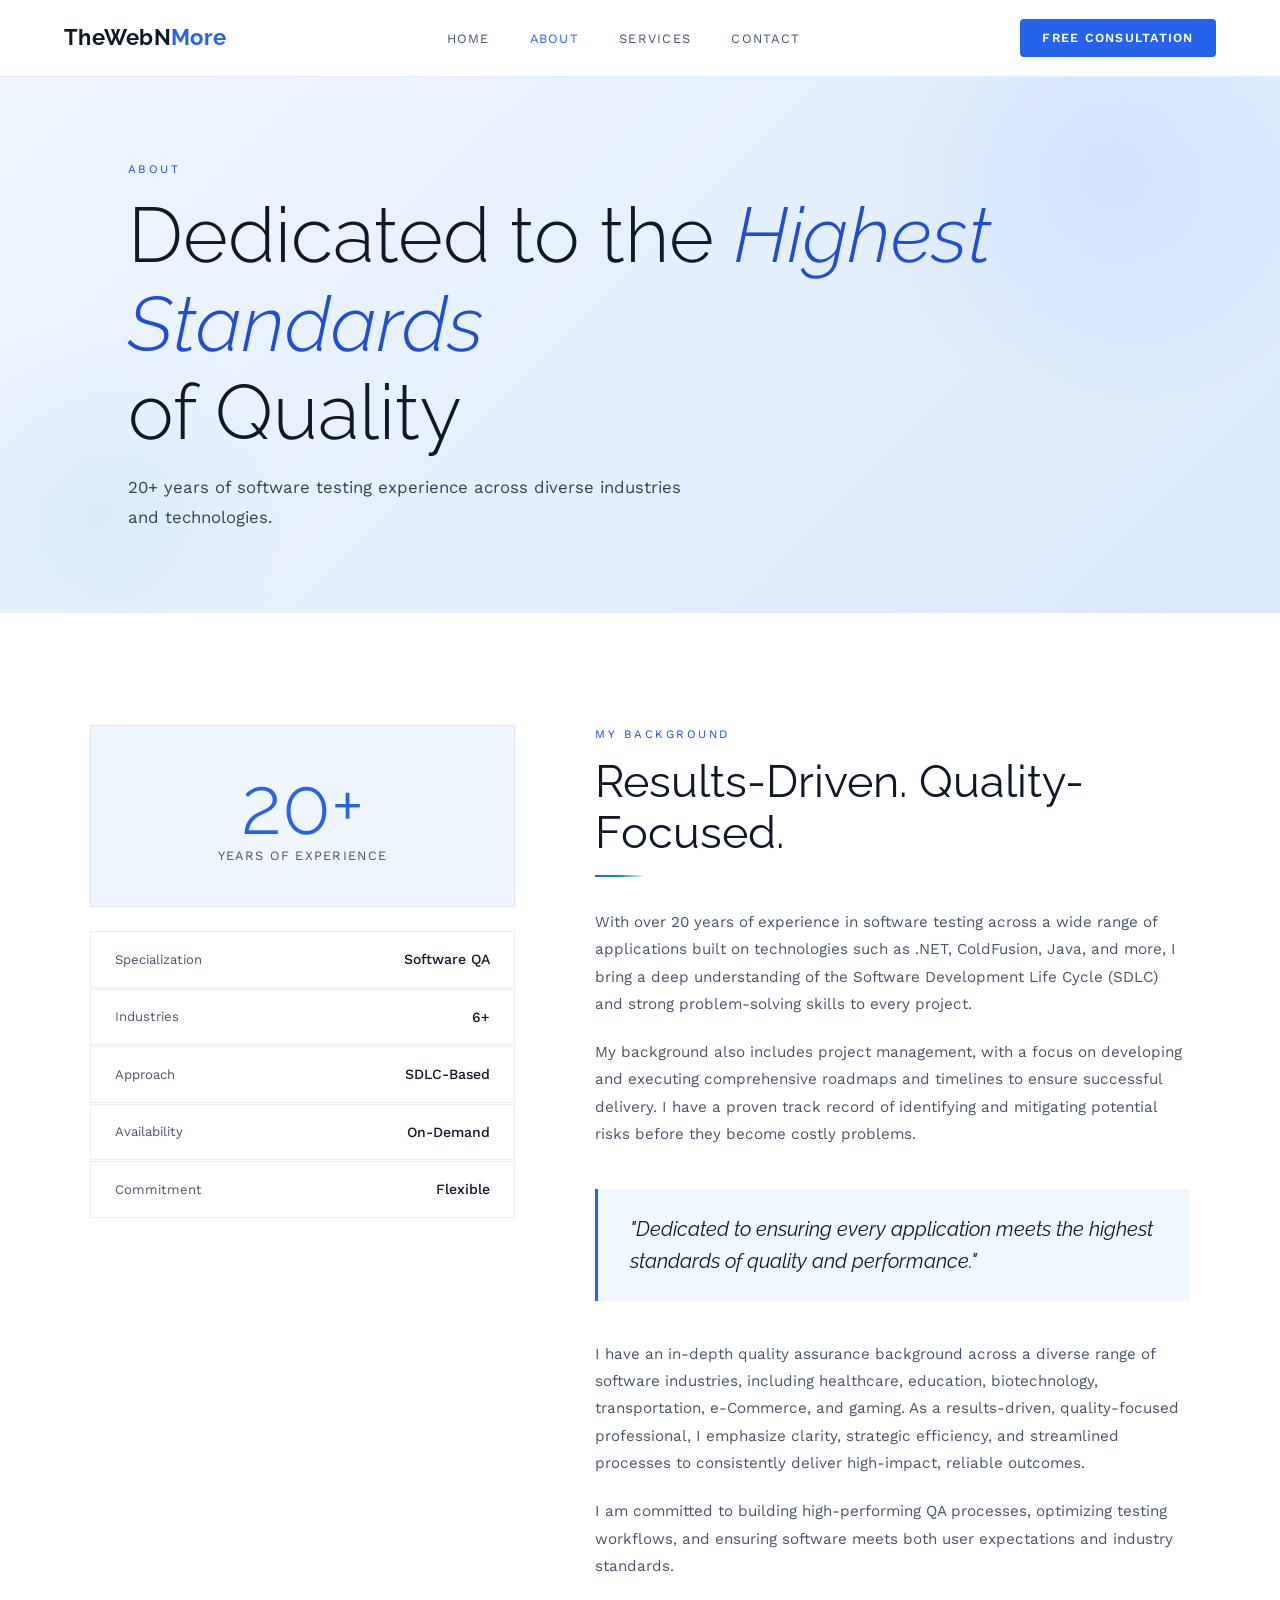
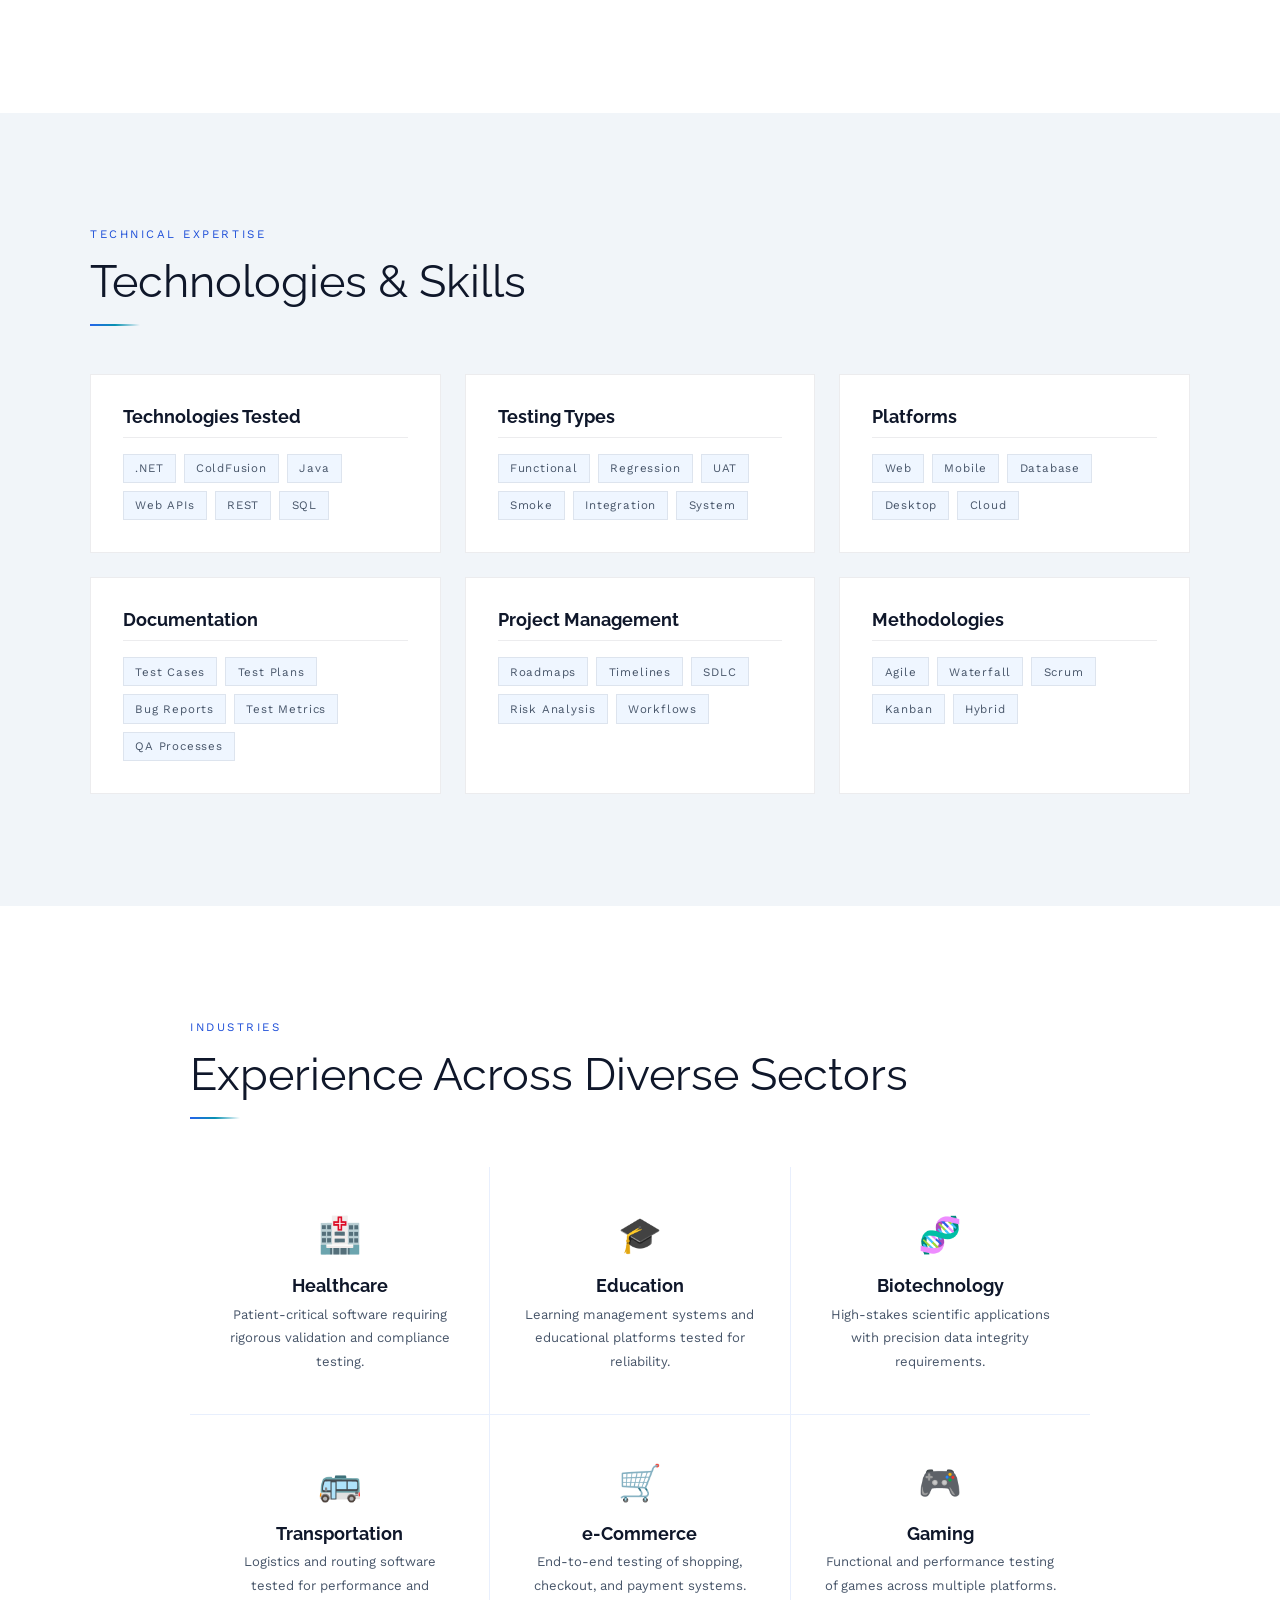
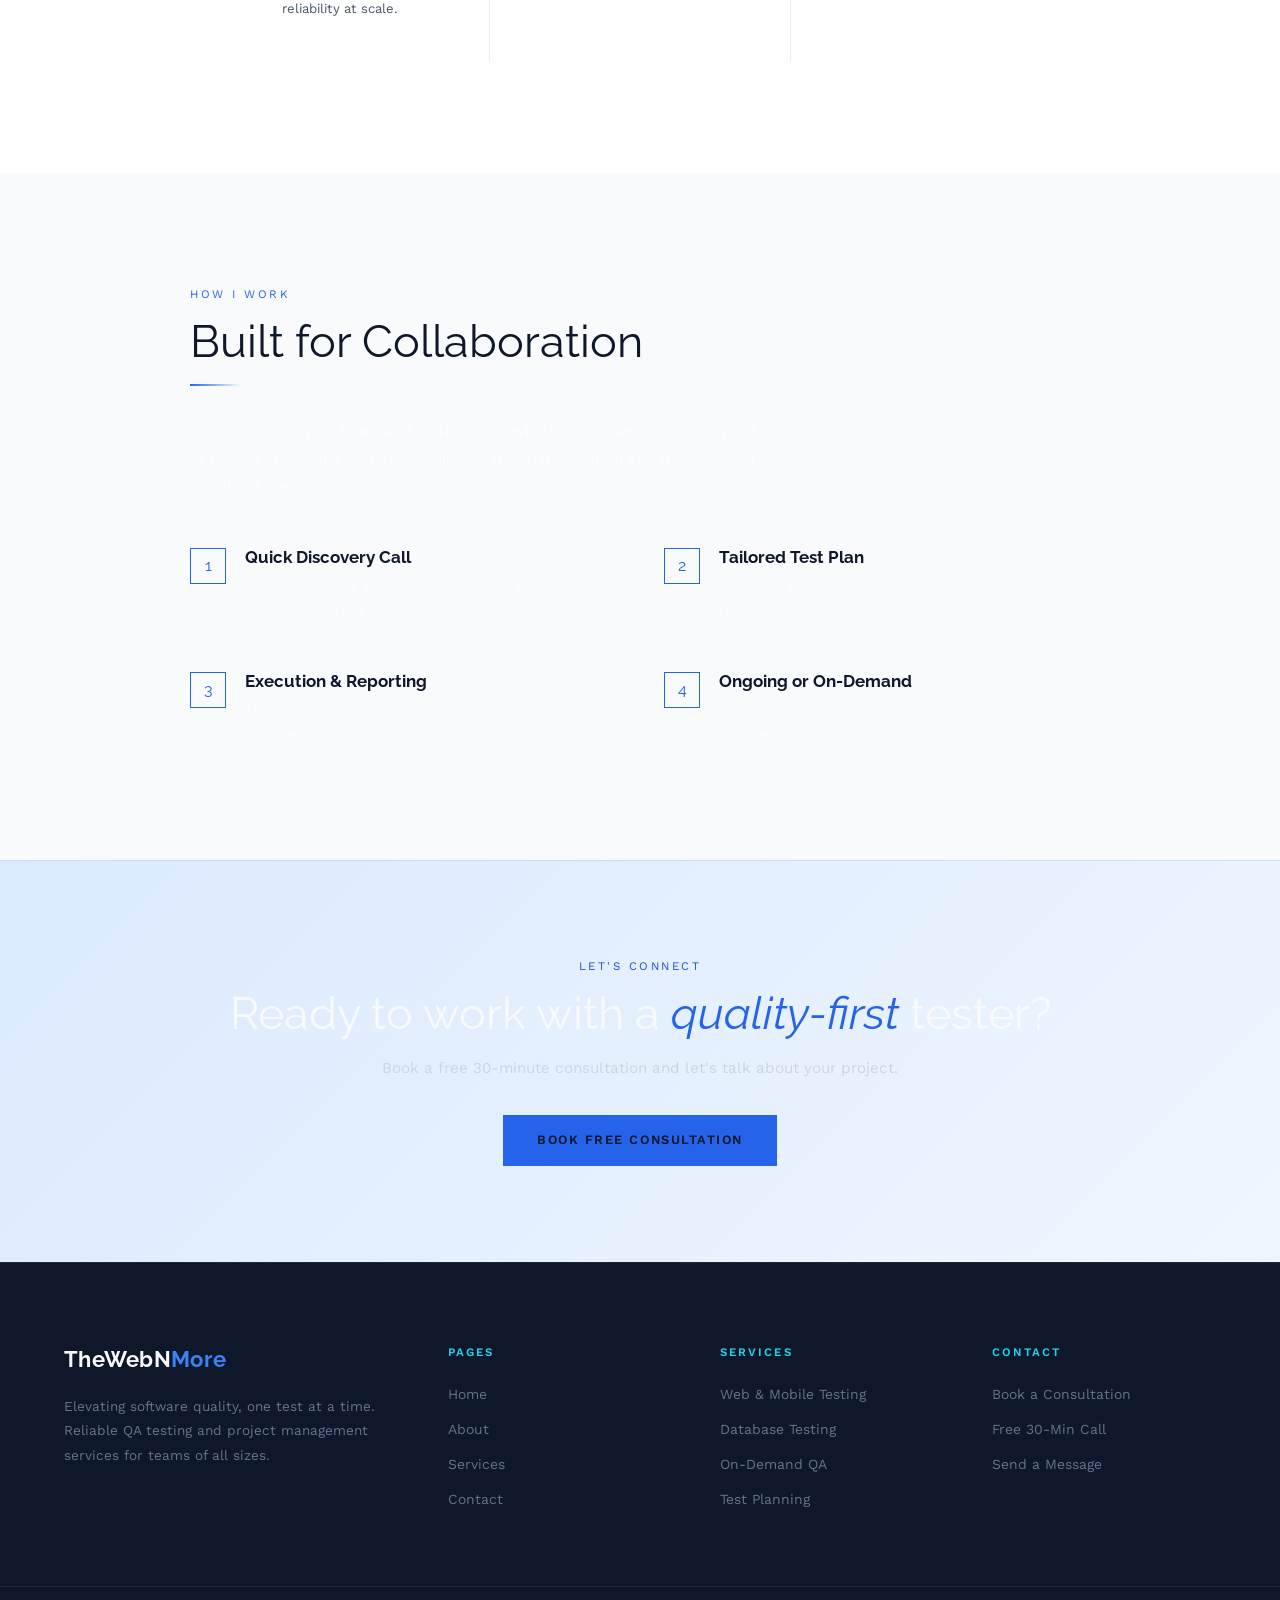
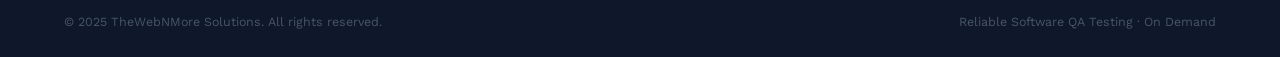
==== commit d2262ab0: "Update site" ====
--- a/about.html
+++ b/about.html
@@ -10,113 +10,113 @@
   <style>
 
     /* ── BIO SECTION ── */
-    #bio { background: var(--bg3); padding: 7rem 5%; }
+    #bio { background: #FFFFFF; padding: 7rem 5%; }
     .bio-grid {
       display: grid; grid-template-columns: 1fr 1.4fr;
       gap: 5rem; align-items: start; max-width: 1100px; margin: 0 auto;
     }
     .bio-aside { position: sticky; top: 100px; }
     .bio-badge {
-      background: var(--bg3);
-      border: 1px solid var(--border-grey);
+      background: #EFF6FF;
+      border: 1px solid rgba(15,23,42,0.08);
       padding: 2.5rem;
       text-align: center;
     }
     .bio-badge .big-num {
       font-family: 'Raleway', sans-serif;
-      font-size: 5rem; font-weight: 300; color: var(--blue); line-height: 1;
-    }
-    .bio-badge .big-label { font-size: 0.8rem; letter-spacing: 0.1em; text-transform: uppercase; color: var(--muted); }
+      font-size: 5rem; font-weight: 300; color: #2563EB; line-height: 1;
+    }
+    .bio-badge .big-label { font-size: 0.8rem; letter-spacing: 0.1em; text-transform: uppercase; color: #475569; }
     .bio-stats { margin-top: 1.5rem; display: flex; flex-direction: column; gap: 1px; }
     .bio-stat {
-      background: var(--bg3); border: 1px solid var(--border-grey);
+      background: #FFFFFF; border: 1px solid rgba(15,23,42,0.08);
       padding: 1rem 1.5rem;
       display: flex; justify-content: space-between; align-items: center;
     }
-    .bio-stat-label { font-size: 0.82rem; color: var(--muted); }
-    .bio-stat-val { font-size: 0.88rem; font-weight: 500; color: var(--text); }
-
-    .bio-main h2 { color: var(--text); margin-bottom: 0.5rem; }
+    .bio-stat-label { font-size: 0.82rem; color: #475569; }
+    .bio-stat-val { font-size: 0.88rem; font-weight: 500; color: #0F172A; }
+
+    .bio-main h2 { color: #0F172A; margin-bottom: 0.5rem; }
     .bio-main p { margin-bottom: 1.3rem; }
     .quote-block {
-      border-left: 3px solid var(--blue);
-      background: var(--bg3);
+      border-left: 3px solid #2563EB;
+      background: #F0F7FF;
       padding: 1.5rem 2rem; margin: 2.5rem 0;
     }
     .quote-block p {
       font-family: 'Raleway', sans-serif;
-      font-size: 1.25rem; font-style: italic; color: var(--text);
+      font-size: 1.25rem; font-style: italic; color: #0F172A;
       line-height: 1.6; margin: 0;
     }
 
     /* ── TECH / EXPERTISE ── */
-    #expertise { background: var(--bg3); padding: 7rem 5%; }
+    #expertise { background: #F1F5F9; padding: 7rem 5%; }
     .expertise-inner { max-width: 1100px; margin: 0 auto; }
     .exp-grid {
       display: grid; grid-template-columns: repeat(3, 1fr);
       gap: 1.5rem; margin-top: 3rem;
     }
     .exp-card {
-      background: var(--bg3);
-      border: 1px solid var(--border-grey);
+      background: #FFFFFF;
+      border: 1px solid rgba(15,23,42,0.08);
       padding: 2rem;
       transition: border-color 0.3s, box-shadow 0.3s;
     }
-    .exp-card:hover { border-color: var(--blue); box-shadow: var(--shadow); }
+    .exp-card:hover { border-color: #2563EB; box-shadow: 0 4px 20px rgba(0,0,0,0.08); }
     .exp-card h4 {
       font-family: 'Raleway', sans-serif;
-      font-size: 1.1rem; color: var(--text); margin-bottom: 1rem;
-      padding-bottom: 0.6rem; border-bottom: 1px solid var(--border-grey);
+      font-size: 1.1rem; color: #0F172A; margin-bottom: 1rem;
+      padding-bottom: 0.6rem; border-bottom: 1px solid rgba(15,23,42,0.08);
     }
     .exp-tags { display: flex; flex-wrap: wrap; gap: 0.5rem; }
     .exp-tag {
       font-size: 0.72rem; letter-spacing: 0.07em;
-      background: var(--bg3); border: 1px solid var(--border-grey);
-      color: var(--muted); padding: 0.28rem 0.7rem;
+      background: #EFF6FF; border: 1px solid rgba(15,23,42,0.08);
+      color: #475569; padding: 0.28rem 0.7rem;
     }
 
     /* ── INDUSTRIES ── */
-    #industries { background: var(--bg3); padding: 7rem 5%; }
+    #industries { background: #FFFFFF; padding: 7rem 5%; }
     .ind-grid {
       display: grid; grid-template-columns: repeat(3, 1fr);
-      gap: 1px; background: var(--border-grey);
+      gap: 1px; background: rgba(37,99,235,0.10);
       margin-top: 3rem; max-width: 900px;
     }
     .ind-card {
-      background: var(--bg3); padding: 2.5rem 2rem; text-align: center;
+      background: #FFFFFF; padding: 2.5rem 2rem; text-align: center;
       transition: background 0.3s;
     }
-    .ind-card:hover { background: var(--bg3); }
+    .ind-card:hover { background: #F0F7FF; }
     .ind-icon { font-size: 2.2rem; display: block; margin-bottom: 0.8rem; }
-    .ind-card h4 { font-family: 'Raleway', sans-serif; font-size: 1.1rem; color: var(--text); }
+    .ind-card h4 { font-family: 'Raleway', sans-serif; font-size: 1.1rem; color: #0F172A; }
     .ind-card p { font-size: 0.82rem; margin-top: 0.4rem; }
 
     /* ── COLLABORATION ── */
-    #collab { background: var(--bg); padding: 7rem 5%; }
+    #collab { background: #F8FAFC; padding: 7rem 5%; }
     .collab-inner { max-width: 900px; margin: 0 auto; }
-    #collab .eyebrow { color: var(--blue); }
-    #collab h2 { color: var(--text); }
-    #collab .divider { background: linear-gradient(90deg, var(--blue), transparent); }
+    #collab .eyebrow { color: #2563EB; }
+    #collab h2 { color: #0F172A; }
+    #collab .divider { background: linear-gradient(90deg, #2563EB, transparent); }
     .collab-grid { display: grid; grid-template-columns: 1fr 1fr; gap: 3rem; margin-top: 3rem; }
     .collab-item { display: flex; gap: 1.2rem; }
     .collab-dot {
       width: 36px; height: 36px; flex-shrink: 0;
-      border: 1px solid var(--blue);
+      border: 1px solid #2563EB;
       display: flex; align-items: center; justify-content: center;
-      font-family: 'Raleway', sans-serif; font-size: 1rem; color: var(--blue);
-    }
-    .collab-item h4 { font-family: 'Raleway', sans-serif; font-size: 1.05rem; color: var(--text); margin-bottom: 0.4rem; }
+      font-family: 'Raleway', sans-serif; font-size: 1rem; color: #2563EB;
+    }
+    .collab-item h4 { font-family: 'Raleway', sans-serif; font-size: 1.05rem; color: #0F172A; margin-bottom: 0.4rem; }
     .collab-item p { font-size: 0.87rem; color: rgba(255,255,255,0.5); margin: 0; }
 
     /* ── CTA ── */
     .about-cta {
-      background: linear-gradient(135deg, var(--bg3), var(--bg2));
-      border-top: 1px solid var(--border);
+      background: linear-gradient(135deg, #DBEAFE, #EFF6FF);
+      border-top: 1px solid rgba(37,99,235,0.15);
       padding: 6rem 5%; text-align: center;
     }
-    .about-cta h2 { color: var(--text); }
-    .about-cta h2 span { color: var(--blue); font-style: italic; }
-    .about-cta p { margin: 1rem auto 2rem; max-width: 520px; }
+    .about-cta h2 { color: #F8FAFC; }
+    .about-cta h2 span { color: #2563EB; font-style: italic; }
+    .about-cta p { color: #CBD5E1; margin: 1rem auto 2rem; max-width: 520px; }
 
     @media (max-width: 900px) {
       .bio-grid { grid-template-columns: 1fr; }
@@ -224,7 +224,7 @@
 <section id="expertise">
   <div class="expertise-inner">
     <span class="eyebrow">Technical Expertise</span>
-    <h2 style="color:var(--text);">Technologies &amp; Skills</h2>
+    <h2 style="color:#0F172A;">Technologies &amp; Skills</h2>
     <div class="divider"></div>
     <div class="exp-grid">
       <div class="exp-card fade-up">
@@ -297,7 +297,7 @@
 <section id="industries">
   <div style="max-width:900px; margin:0 auto;">
     <span class="eyebrow">Industries</span>
-    <h2 style="color:var(--text);">Experience Across Diverse Sectors</h2>
+    <h2 style="color:#0F172A;">Experience Across Diverse Sectors</h2>
     <div class="divider"></div>
     <div class="ind-grid fade-up">
       <div class="ind-card">
--- a/style.css
+++ b/style.css
@@ -2,20 +2,19 @@
 *, *::before, *::after { margin: 0; padding: 0; box-sizing: border-box; }
 
 :root {
-  --gold:        #B8922A;
-  --gold-light:  #D4AC50;
-  --gold-pale:   #F7F0E2;
-  --gold-dim:    rgba(184,146,42,0.12);
-  --teal:        #1A9A9A;
-  --teal-dim:    rgba(26,154,154,0.10);
-  --ink:         #1A1F2E;
-  --ink2:        #2E3547;
-  --muted:       #6B7589;
-  --light:       #F9F6F1;
-  --light2:      #F0EBE2;
-  --white:       #FFFFFF;
-  --border:      rgba(184,146,42,0.18);
-  --border-grey: rgba(0,0,0,0.08);
+  --blue:        #2563EB;
+  --blue-light:  #3B82F6;
+  --blue-dim:    rgba(37,99,235,0.12);
+  --cyan:        #0891B2;
+  --cyan-dim:    rgba(8,145,178,0.10);
+  --bg:          #F8FAFC;
+  --bg2:         #EFF6FF;
+  --bg3:         #E0EFFE;
+  --text:        #0F172A;
+  --muted:       #475569;
+  --muted2:      #64748B;
+  --border:      rgba(37,99,235,0.15);
+  --border-grey: rgba(15,23,42,0.08);
   --shadow:      0 4px 30px rgba(0,0,0,0.08);
   --shadow-lg:   0 12px 50px rgba(0,0,0,0.12);
 }
@@ -23,175 +22,120 @@
 html { scroll-behavior: smooth; }
 
 body {
-  font-family: 'DM Sans', sans-serif;
-  background: var(--white);
-  color: var(--ink);
+  font-family: 'Work Sans', sans-serif;
+  background: #FFFFFF;
+  color: #0F172A;
   overflow-x: hidden;
   line-height: 1.6;
 }
 
-/* ── TYPOGRAPHY ── */
-h1, h2, h3, h4 { font-family: 'Cormorant Garamond', serif; line-height: 1.15; }
-h1 { font-size: clamp(2.8rem, 6vw, 5.5rem); font-weight: 300; }
-h2 { font-size: clamp(2rem, 4vw, 3rem); font-weight: 400; }
-h3 { font-size: 1.4rem; font-weight: 500; }
-p  { font-size: 0.95rem; color: var(--muted); line-height: 1.8; }
+h1, h2, h3, h4 { font-family: 'Raleway', sans-serif; line-height: 1.15; color: #0F172A; }
+h1 { font-size: clamp(2.6rem, 6vw, 5rem); font-weight: 300; }
+h2 { font-size: clamp(1.8rem, 4vw, 2.8rem); font-weight: 400; }
+h3 { font-size: 1.35rem; font-weight: 600; }
+p  { font-size: 0.95rem; color: #475569; line-height: 1.8; }
 
 a { text-decoration: none; color: inherit; }
 
-/* ── UTILITY ── */
-.container    { max-width: 1140px; margin: 0 auto; padding: 0 5%; }
-.centered     { text-align: center; }
-.section-pad  { padding: 7rem 5%; }
+.container   { max-width: 1140px; margin: 0 auto; padding: 0 5%; }
+.centered    { text-align: center; }
+.section-pad { padding: 7rem 5%; }
 
 .eyebrow {
   font-size: 0.72rem; letter-spacing: 0.22em; text-transform: uppercase;
-  color: var(--teal); margin-bottom: 0.8rem; display: block;
+  color: #1D4ED8; margin-bottom: 0.8rem; display: block;
+  font-family: 'Work Sans', sans-serif;
 }
 .divider {
   width: 50px; height: 2px;
-  background: linear-gradient(90deg, var(--gold), transparent);
+  background: linear-gradient(90deg, #2563EB, #0891B2, transparent);
   margin: 1rem 0 2rem;
 }
 .divider.centered { margin: 1rem auto 2rem; }
 
-.fade-up {
-  opacity: 0; transform: translateY(28px);
-  transition: opacity 0.7s ease, transform 0.7s ease;
-}
+.fade-up { opacity: 0; transform: translateY(28px); transition: opacity 0.7s ease, transform 0.7s ease; }
 .fade-up.visible { opacity: 1; transform: translateY(0); }
 
-/* ── BUTTONS ── */
+/* BUTTONS */
 .btn {
-  display: inline-block;
-  padding: 0.85rem 2rem;
-  font-size: 0.8rem; letter-spacing: 0.14em; text-transform: uppercase;
-  font-family: 'DM Sans', sans-serif; font-weight: 500;
-  transition: all 0.28s; cursor: pointer;
+  display: inline-block; padding: 0.85rem 2rem;
+  font-size: 0.8rem; letter-spacing: 0.12em; text-transform: uppercase;
+  font-family: 'Work Sans', sans-serif; font-weight: 600;
+  transition: all 0.28s; cursor: pointer; border: none;
 }
-.btn-gold {
-  background: var(--gold); color: var(--white);
-  border: 2px solid var(--gold);
-}
-.btn-gold:hover { background: var(--gold-light); border-color: var(--gold-light); }
+.btn-gold { background: #2563EB; color: #0F172A; border: 2px solid #2563EB; }
+.btn-gold:hover { background: #3B82F6; border-color: #3B82F6; }
+.btn-outline { background: transparent; color: #2563EB; border: 2px solid #2563EB; }
+.btn-outline:hover { background: #2563EB; color: #0F172A; }
+.btn-white { background: #0F172A; color: #F8FAFC; border: 2px solid #0F172A; }
+.btn-white:hover { background: transparent; color: #0F172A; }
 
-.btn-outline {
-  background: transparent; color: var(--gold);
-  border: 2px solid var(--gold);
-}
-.btn-outline:hover { background: var(--gold); color: var(--white); }
-
-.btn-white {
-  background: var(--white); color: var(--ink);
-  border: 2px solid var(--white);
-}
-.btn-white:hover { background: transparent; color: var(--white); }
-
-/* ── NAVIGATION ── */
+/* NAV */
 nav {
   position: fixed; top: 0; left: 0; right: 0; z-index: 200;
   display: flex; align-items: center; justify-content: space-between;
   padding: 1.2rem 5%;
-  background: rgba(255,255,255,0.92);
-  backdrop-filter: blur(16px);
-  border-bottom: 1px solid var(--border-grey);
+  background: #FFFFFF;
+  backdrop-filter: blur(20px);
+  border-bottom: 1px solid rgba(37,99,235,0.12);
   transition: box-shadow 0.3s;
 }
-nav.scrolled { box-shadow: var(--shadow); }
+nav.scrolled { box-shadow: 0 2px 16px rgba(37,99,235,0.1); }
 
-.nav-logo {
-  font-family: 'Cormorant Garamond', serif;
-  font-size: 1.35rem; font-weight: 600;
-  color: var(--ink); letter-spacing: 0.02em;
-}
-.nav-logo span { color: var(--gold); }
+.nav-logo { font-family: 'Raleway', sans-serif; font-size: 1.35rem; font-weight: 700; color: #0F172A; letter-spacing: 0.02em; }
+.nav-logo span { color: #2563EB; }
 
 .nav-links { display: flex; gap: 2.5rem; list-style: none; }
-.nav-links a {
-  font-size: 0.8rem; letter-spacing: 0.1em; text-transform: uppercase;
-  color: var(--muted); transition: color 0.25s;
-}
-.nav-links a:hover, .nav-links a.active { color: var(--gold); }
+.nav-links a { font-size: 0.8rem; letter-spacing: 0.1em; text-transform: uppercase; color: #475569; transition: color 0.25s; font-family: 'Work Sans', sans-serif; }
+.nav-links a:hover, .nav-links a.active { color: #2563EB; }
 
-.nav-cta {
-  background: var(--gold); color: var(--white);
-  padding: 0.55rem 1.4rem;
-  font-size: 0.78rem; letter-spacing: 0.1em; text-transform: uppercase;
-  font-family: 'DM Sans', sans-serif; font-weight: 500;
-  transition: all 0.28s;
-}
-.nav-cta:hover { background: var(--gold-light); }
+.nav-cta { background: #2563EB; color: #FFFFFF; padding: 0.55rem 1.4rem; font-size: 0.78rem; letter-spacing: 0.1em; text-transform: uppercase; font-family: 'Work Sans', sans-serif; font-weight: 600; transition: all 0.28s; border-radius: 4px; }
+.nav-cta:hover { background: #1D4ED8; }
 
-/* hamburger */
 .nav-toggle { display: none; flex-direction: column; gap: 5px; cursor: pointer; background: none; border: none; padding: 4px; }
-.nav-toggle span { display: block; width: 24px; height: 2px; background: var(--ink); transition: all 0.3s; }
+.nav-toggle span { display: block; width: 24px; height: 2px; background: #0F172A; transition: all 0.3s; }
 
-/* ── PAGE HERO (inner pages) ── */
+/* PAGE HERO */
 .page-hero {
   padding: 10rem 5% 5rem;
-  background: linear-gradient(135deg, var(--light) 0%, var(--gold-pale) 100%);
+  background: linear-gradient(135deg, #EFF6FF 0%, #DBEAFE 100%);
   position: relative; overflow: hidden;
 }
+.page-hero::before {
+  content: ''; position: absolute; right: -80px; top: -80px;
+  width: 500px; height: 500px; border-radius: 50%;
+  background: radial-gradient(circle, rgba(37,99,235,0.08) 0%, transparent 70%);
+}
 .page-hero::after {
-  content: '';
-  position: absolute; right: -100px; top: -100px;
-  width: 500px; height: 500px;
-  border-radius: 50%;
-  background: radial-gradient(circle, rgba(184,146,42,0.08) 0%, transparent 70%);
+  content: ''; position: absolute; left: -100px; bottom: -100px;
+  width: 400px; height: 400px; border-radius: 50%;
+  background: radial-gradient(circle, rgba(8,145,178,0.06) 0%, transparent 70%);
 }
 .page-hero-content { position: relative; z-index: 1; }
-.page-hero h1 { color: var(--ink); }
-.page-hero h1 em { font-style: italic; color: var(--gold); }
-.page-hero p { font-size: 1.05rem; max-width: 560px; margin-top: 1rem; }
+.page-hero h1 { color: #0F172A; }
+.page-hero h1 em { font-style: italic; color: #1D4ED8; font-weight: 300; }
+.page-hero p { font-size: 1.05rem; max-width: 560px; margin-top: 1rem; color: #334155; }
 
-/* ── FOOTER ── */
-footer {
-  background: var(--ink);
-  color: rgba(255,255,255,0.5);
-}
-.footer-top {
-  display: grid; grid-template-columns: 1.5fr 1fr 1fr 1fr;
-  gap: 3rem; padding: 5rem 5% 4rem;
-}
-.footer-brand .nav-logo { color: var(--white); }
-.footer-brand .nav-logo span { color: var(--gold); }
-.footer-brand p { font-size: 0.85rem; color: rgba(255,255,255,0.45); line-height: 1.8; margin-top: 1rem; }
-
-.footer-col h5 {
-  font-family: 'DM Sans', sans-serif;
-  font-size: 0.72rem; letter-spacing: 0.18em; text-transform: uppercase;
-  color: var(--gold); margin-bottom: 1.2rem;
-}
+/* FOOTER */
+footer { background: #0F172A; border-top: 1px solid rgba(255,255,255,0.08); color: #94A3B8; }
+.footer-top { display: grid; grid-template-columns: 1.5fr 1fr 1fr 1fr; gap: 3rem; padding: 5rem 5% 4rem; }
+.footer-brand .nav-logo { color: #F8FAFC; }
+.footer-brand .nav-logo span { color: #3B82F6; }
+.footer-brand p { font-size: 0.85rem; color: #64748B; line-height: 1.8; margin-top: 1rem; }
+.footer-col h5 { font-family: 'Work Sans', sans-serif; font-size: 0.72rem; letter-spacing: 0.18em; text-transform: uppercase; color: #22D3EE; margin-bottom: 1.2rem; font-weight: 600; }
 .footer-col ul { list-style: none; }
 .footer-col ul li { margin-bottom: 0.6rem; }
-.footer-col ul li a {
-  font-size: 0.87rem; color: rgba(255,255,255,0.5);
-  transition: color 0.25s;
-}
-.footer-col ul li a:hover { color: var(--gold); }
+.footer-col ul li a { font-size: 0.87rem; color: #64748B; transition: color 0.25s; }
+.footer-col ul li a:hover { color: #60A5FA; }
+.footer-bottom { border-top: 1px solid rgba(255,255,255,0.08); padding: 1.5rem 5%; display: flex; align-items: center; justify-content: space-between; flex-wrap: wrap; gap: 1rem; }
+.footer-bottom p { font-size: 0.78rem; color: #475569; }
 
-.footer-bottom {
-  border-top: 1px solid rgba(255,255,255,0.08);
-  padding: 1.5rem 5%;
-  display: flex; align-items: center; justify-content: space-between;
-  flex-wrap: wrap; gap: 1rem;
-}
-.footer-bottom p { font-size: 0.78rem; }
-
-/* ── RESPONSIVE ── */
-@media (max-width: 900px) {
-  .footer-top { grid-template-columns: 1fr 1fr; }
-}
+/* RESPONSIVE */
+@media (max-width: 900px) { .footer-top { grid-template-columns: 1fr 1fr; } }
 @media (max-width: 768px) {
   .nav-links, .nav-cta { display: none; }
   .nav-toggle { display: flex; }
-  .nav-links.open {
-    display: flex; flex-direction: column;
-    position: fixed; top: 65px; left: 0; right: 0;
-    background: var(--white); padding: 2rem 5%;
-    border-bottom: 1px solid var(--border-grey);
-    gap: 1.5rem; z-index: 199;
-  }
+  .nav-links.open { display: flex; flex-direction: column; position: fixed; top: 65px; left: 0; right: 0; background: #F8FAFC; padding: 2rem 5%; border-bottom: 1px solid rgba(37,99,235,0.12); gap: 1.5rem; z-index: 199; }
   .nav-links.open + .nav-cta { display: block; }
   .footer-top { grid-template-columns: 1fr; gap: 2rem; }
 }
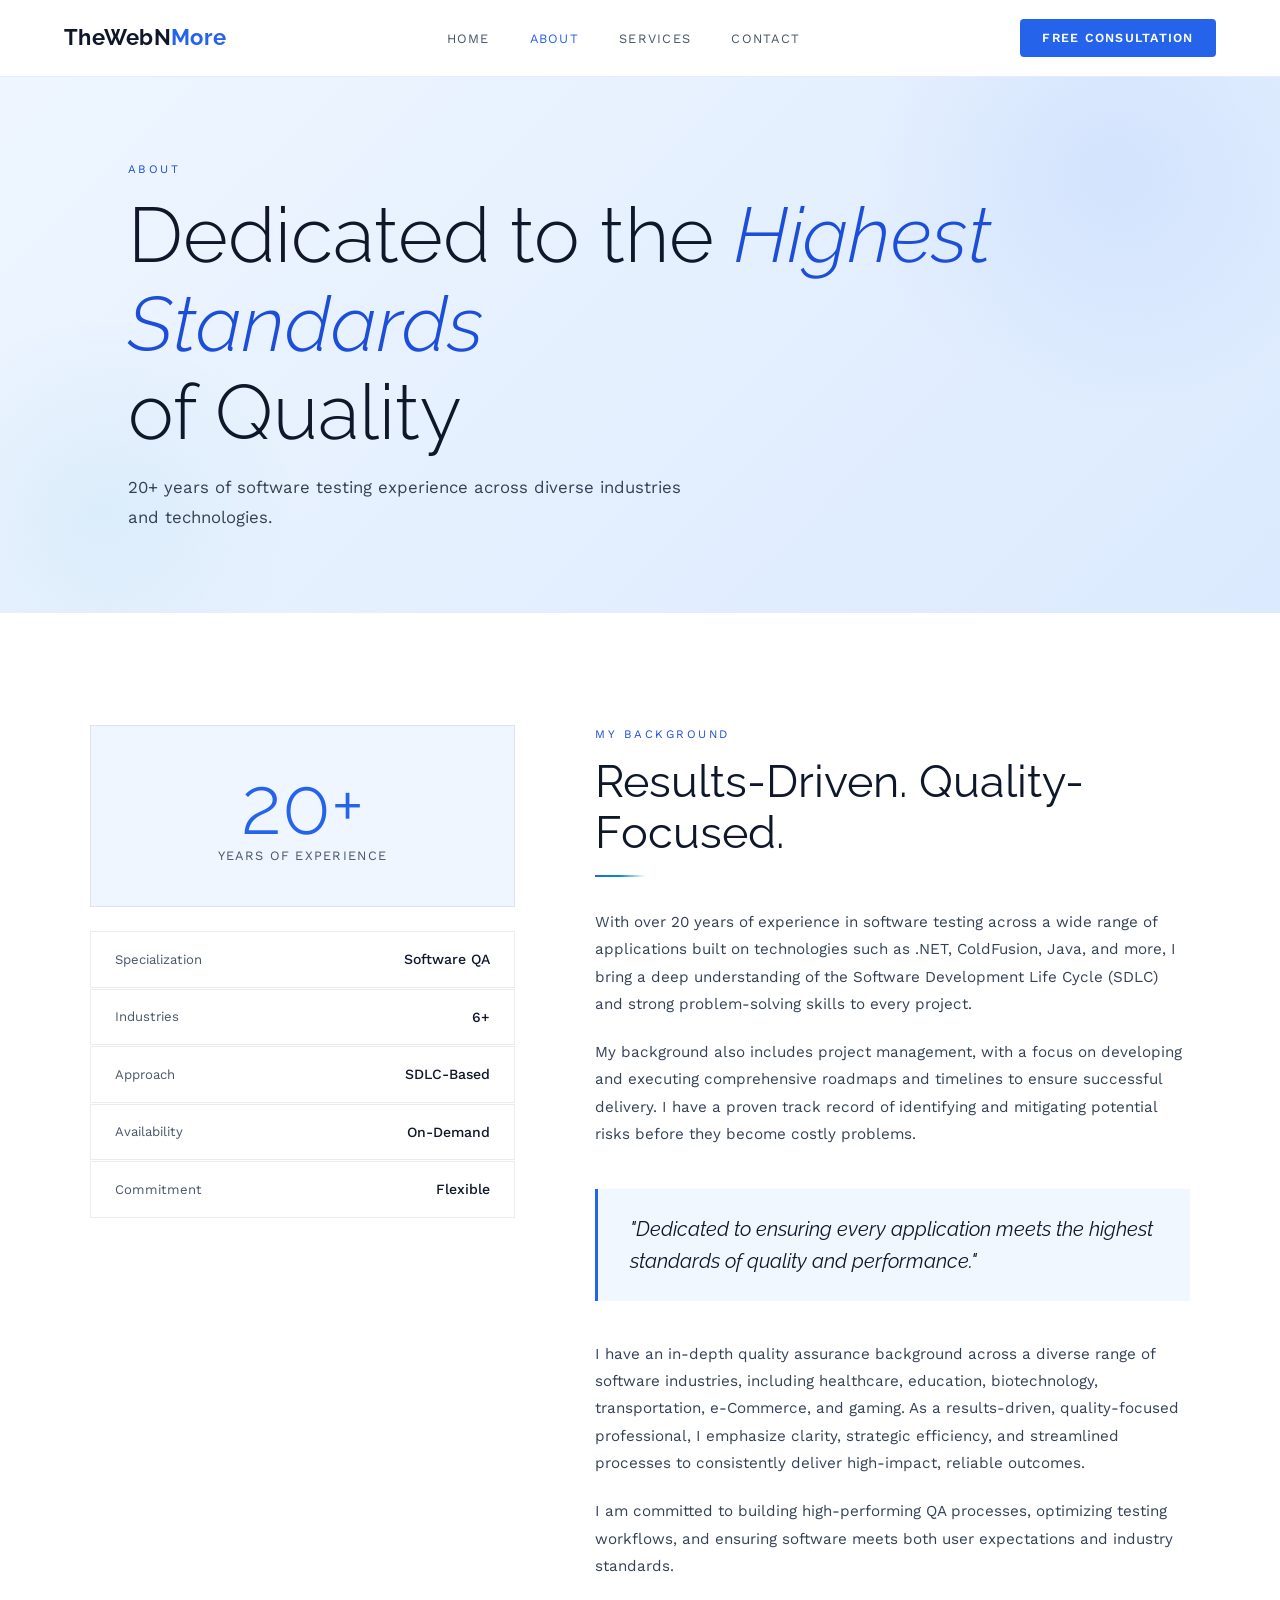
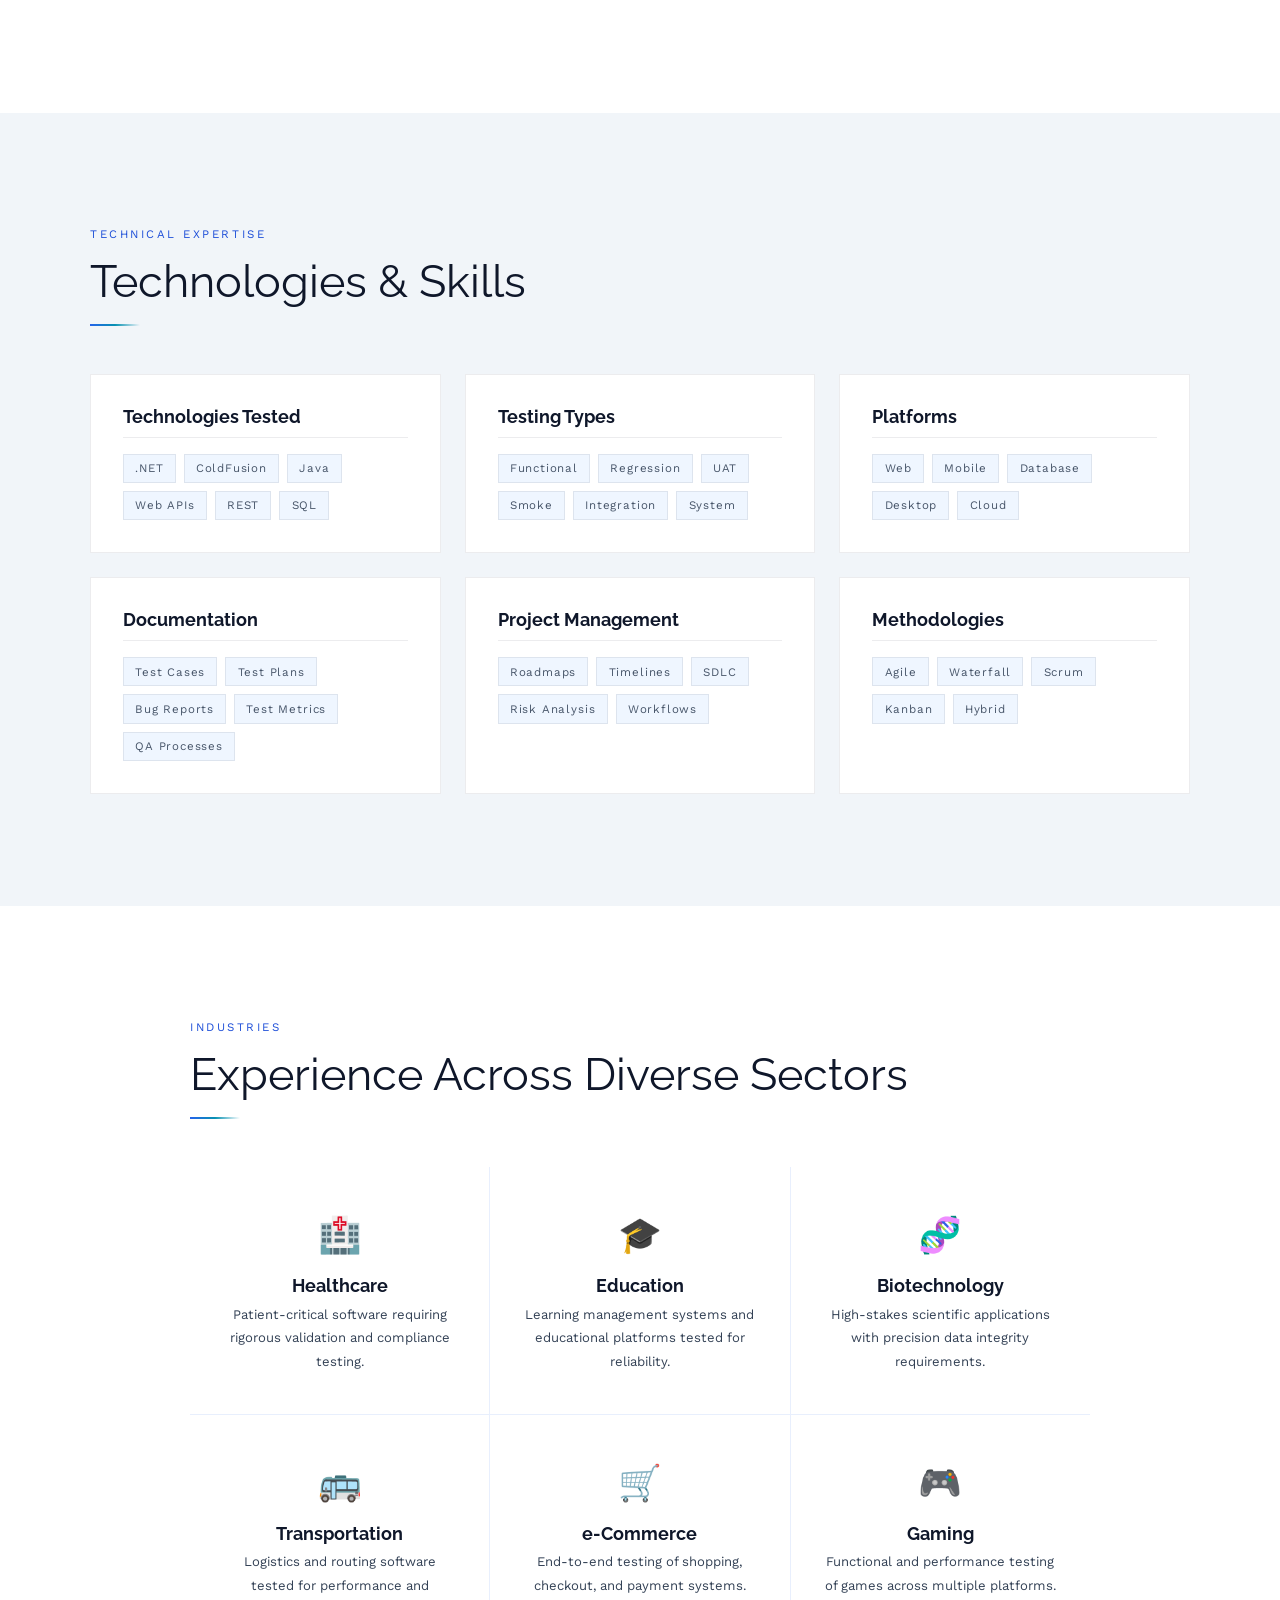
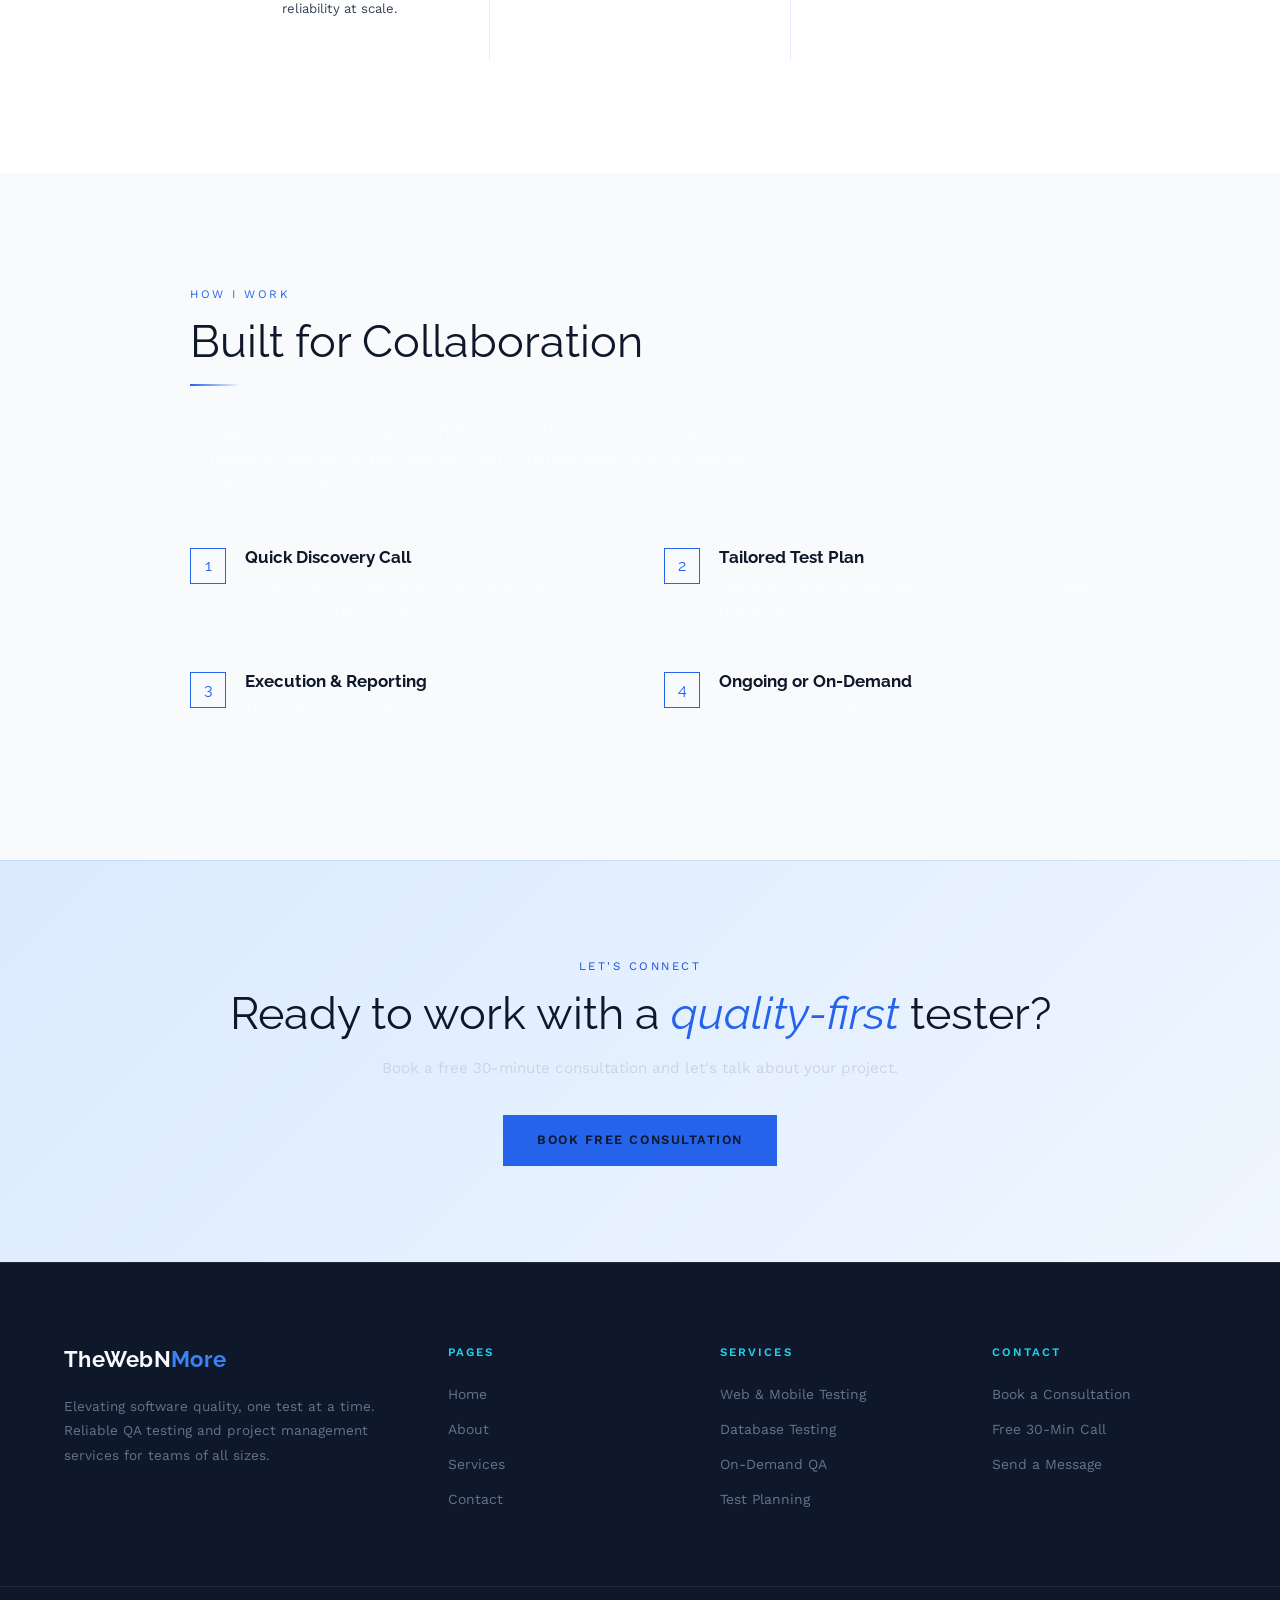
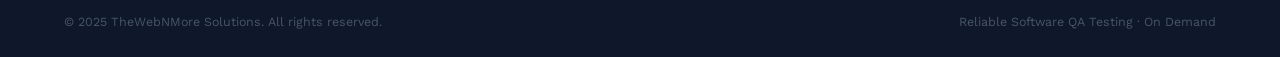
==== commit 01ce9a36: "Update website with latest changes" ====
--- a/about.html
+++ b/about.html
@@ -2,11 +2,14 @@
 <html lang="en">
 <head>
   <meta charset="UTF-8"/>
+  <meta http-equiv="Cache-Control" content="no-cache, no-store, must-revalidate"/>
+  <meta http-equiv="Pragma" content="no-cache"/>
+  <meta http-equiv="Expires" content="0"/>
   <meta name="viewport" content="width=device-width, initial-scale=1.0"/>
   <title>About | TheWebNMore Solutions</title>
   <meta name="description" content="20+ years of software QA experience across healthcare, education, biotech, e-Commerce, gaming and more."/>
   <link href="https://fonts.googleapis.com/css2?family=Raleway:ital,wght@0,300;0,400;0,600;0,700;1,300;1,400&family=Work+Sans:wght@300;400;500;600&display=swap" rel="stylesheet"/>
-  <link rel="stylesheet" href="style.css"/>
+  <link rel="stylesheet" href="style.css?v=20250304"/>
   <style>
 
     /* ── BIO SECTION ── */
@@ -432,9 +435,11 @@
   document.getElementById('nav-toggle').addEventListener('click', () => {
     document.getElementById('nav-links').classList.toggle('open');
   });
+  // Add animate class first so elements start hidden, then reveal on scroll
+  document.querySelectorAll('.fade-up').forEach(el => el.classList.add('animate'));
   const obs = new IntersectionObserver(entries => {
     entries.forEach(e => { if (e.isIntersecting) e.target.classList.add('visible'); });
-  }, { threshold: 0.1 });
+  }, { threshold: 0.08 });
   document.querySelectorAll('.fade-up').forEach(el => obs.observe(el));
 </script>
 </body>
--- a/style.css
+++ b/style.css
@@ -23,17 +23,17 @@
 
 body {
   font-family: 'Work Sans', sans-serif;
-  background: #FFFFFF;
+  background: #F8FAFC;
   color: #0F172A;
   overflow-x: hidden;
   line-height: 1.6;
 }
 
-h1, h2, h3, h4 { font-family: 'Raleway', sans-serif; line-height: 1.15; color: #0F172A; }
+h1, h2, h3, h4 { font-family: 'Raleway', sans-serif; line-height: 1.15; color: #0F172A !important; }
 h1 { font-size: clamp(2.6rem, 6vw, 5rem); font-weight: 300; }
 h2 { font-size: clamp(1.8rem, 4vw, 2.8rem); font-weight: 400; }
 h3 { font-size: 1.35rem; font-weight: 600; }
-p  { font-size: 0.95rem; color: #475569; line-height: 1.8; }
+p  { font-size: 0.95rem; color: #334155; line-height: 1.8; }
 
 a { text-decoration: none; color: inherit; }
 
@@ -53,8 +53,9 @@
 }
 .divider.centered { margin: 1rem auto 2rem; }
 
-.fade-up { opacity: 0; transform: translateY(28px); transition: opacity 0.7s ease, transform 0.7s ease; }
-.fade-up.visible { opacity: 1; transform: translateY(0); }
+.fade-up { opacity: 1; transform: translateY(0); transition: opacity 0.7s ease, transform 0.7s ease; }
+.fade-up.animate { opacity: 0; transform: translateY(28px); }
+.fade-up.animate.visible { opacity: 1; transform: translateY(0); }
 
 /* BUTTONS */
 .btn {
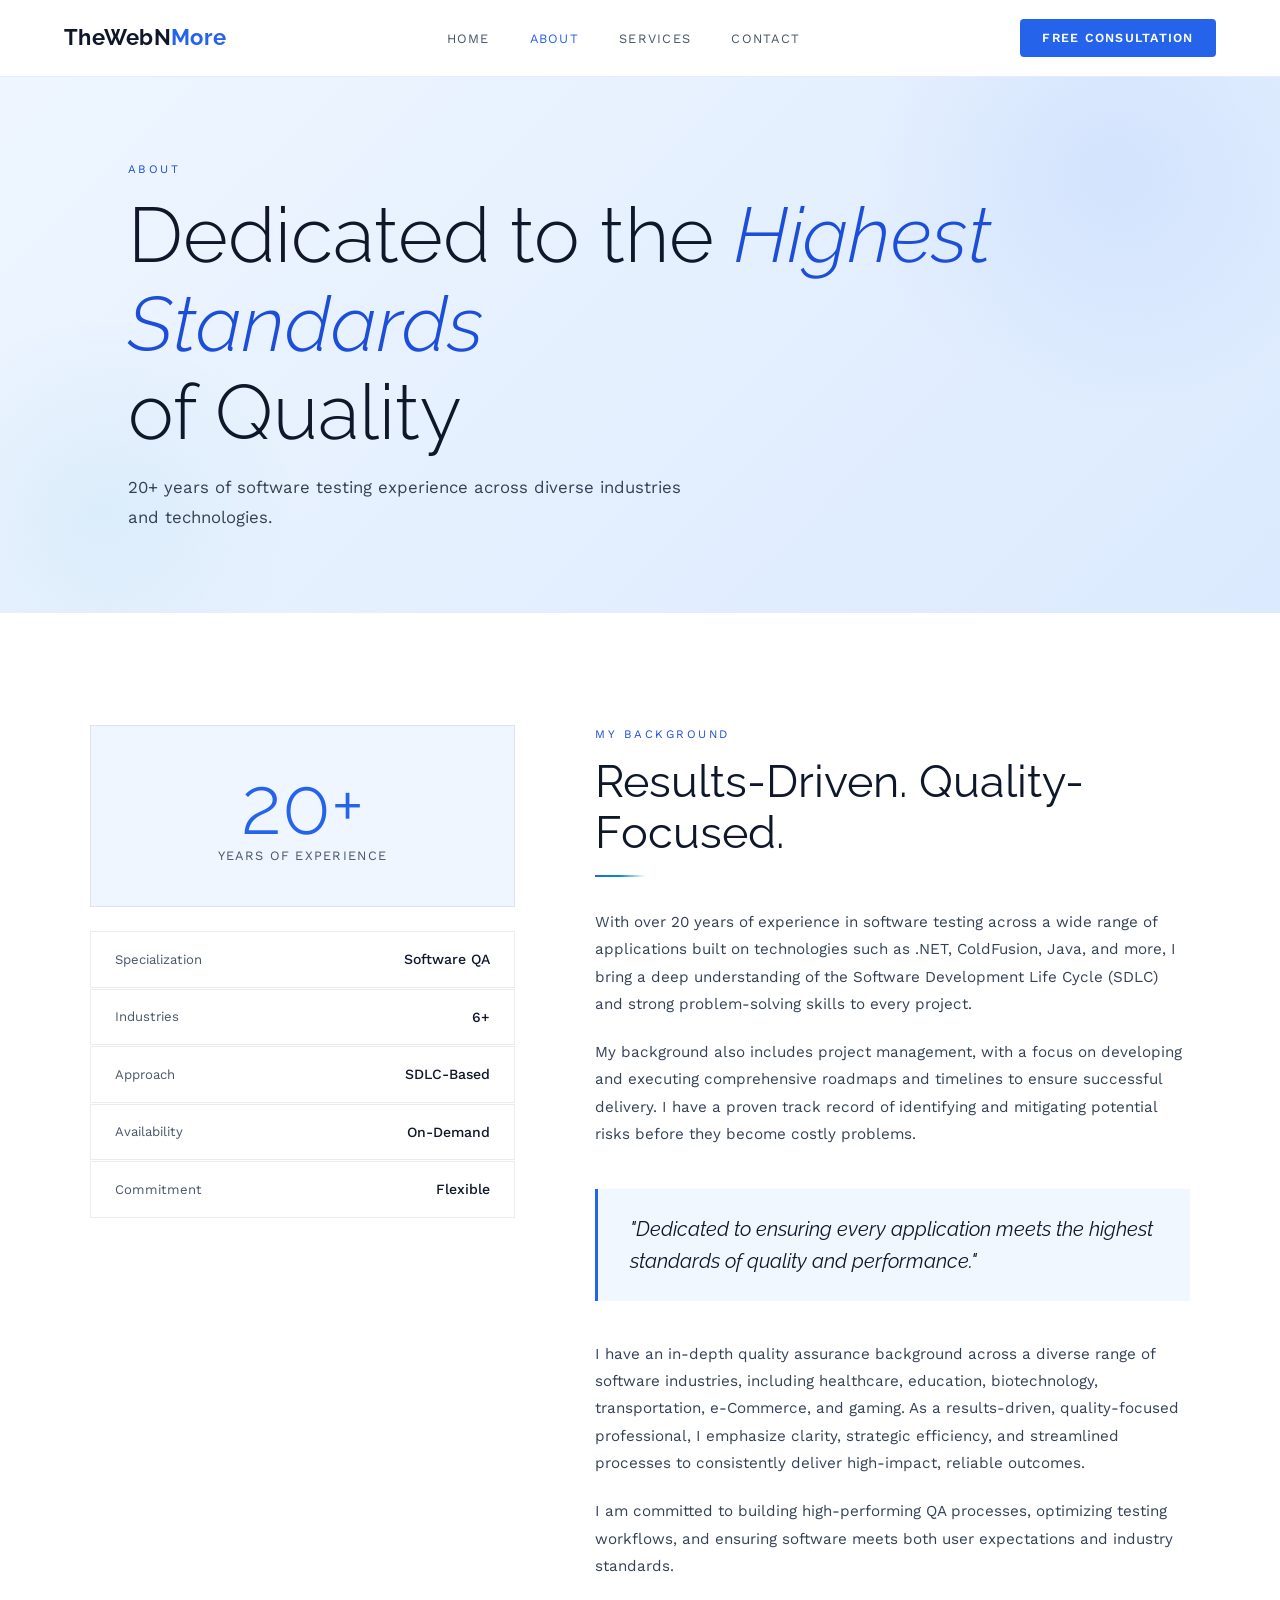
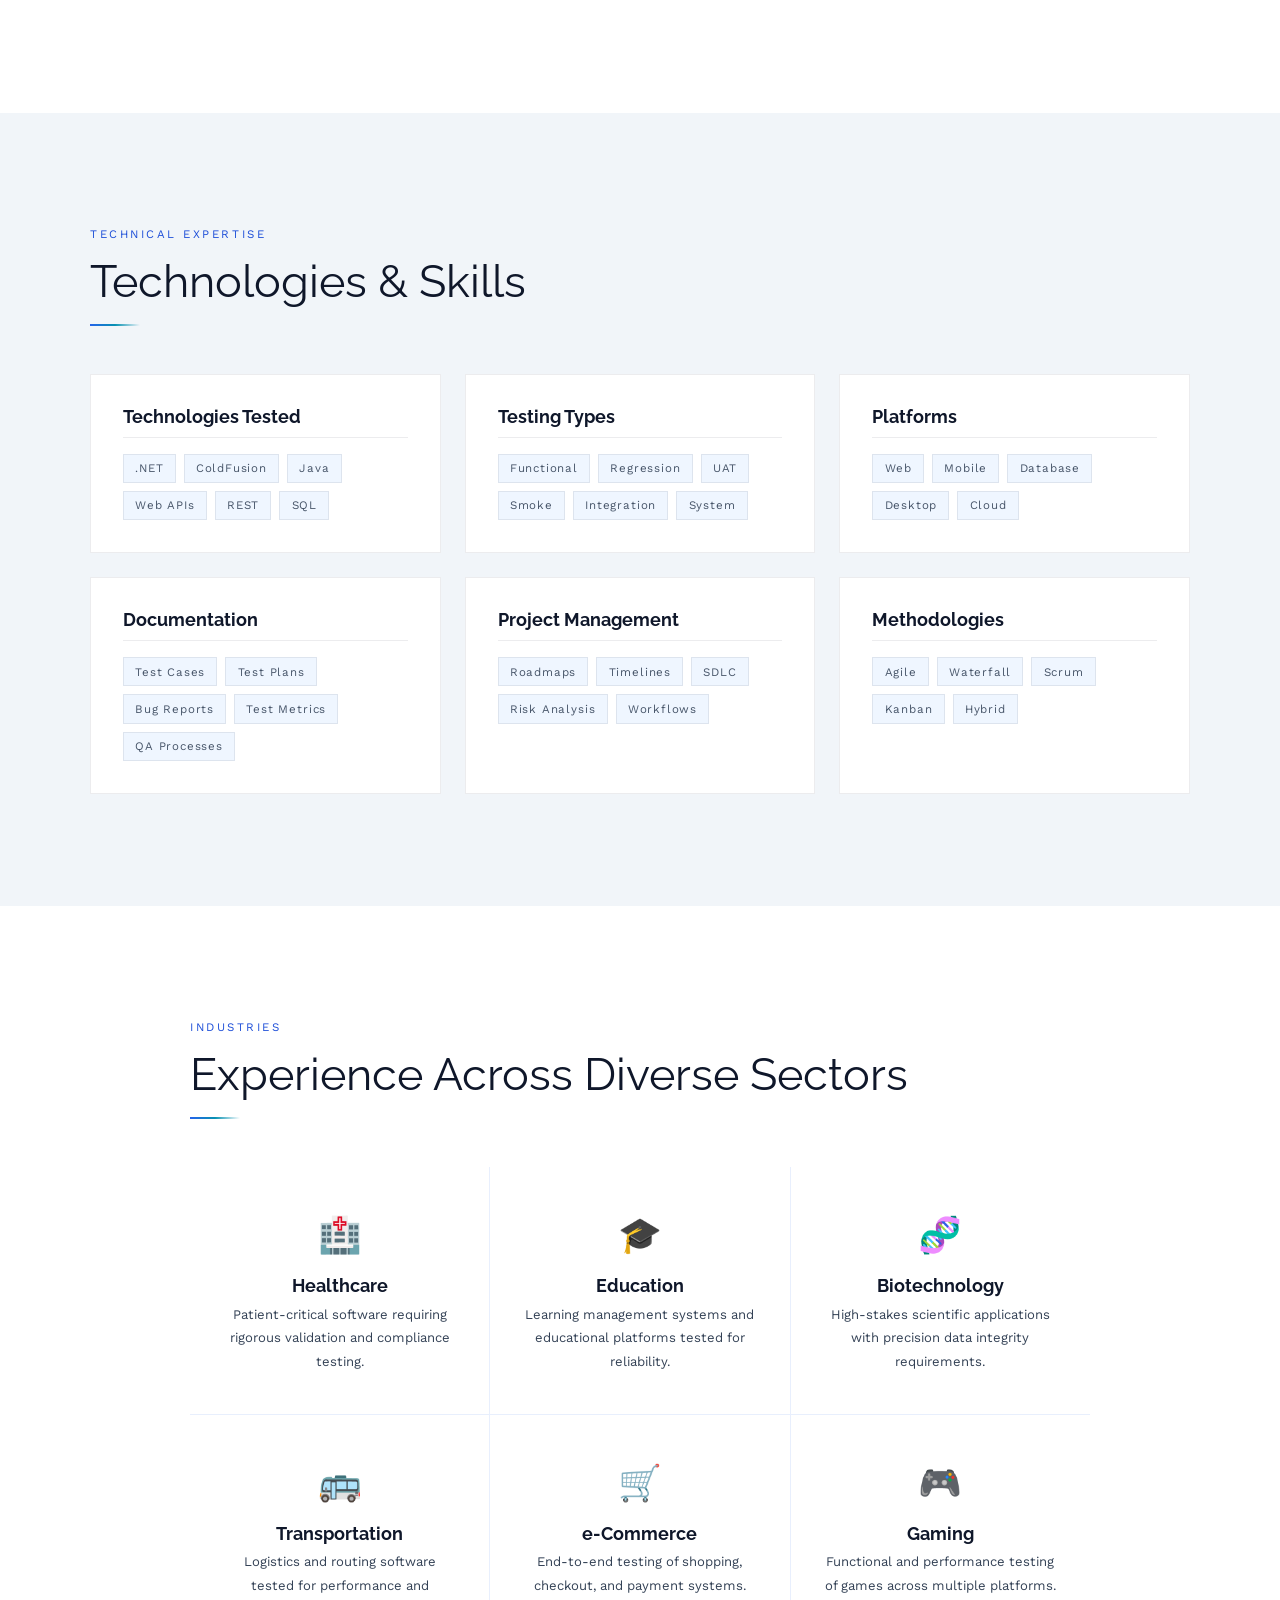
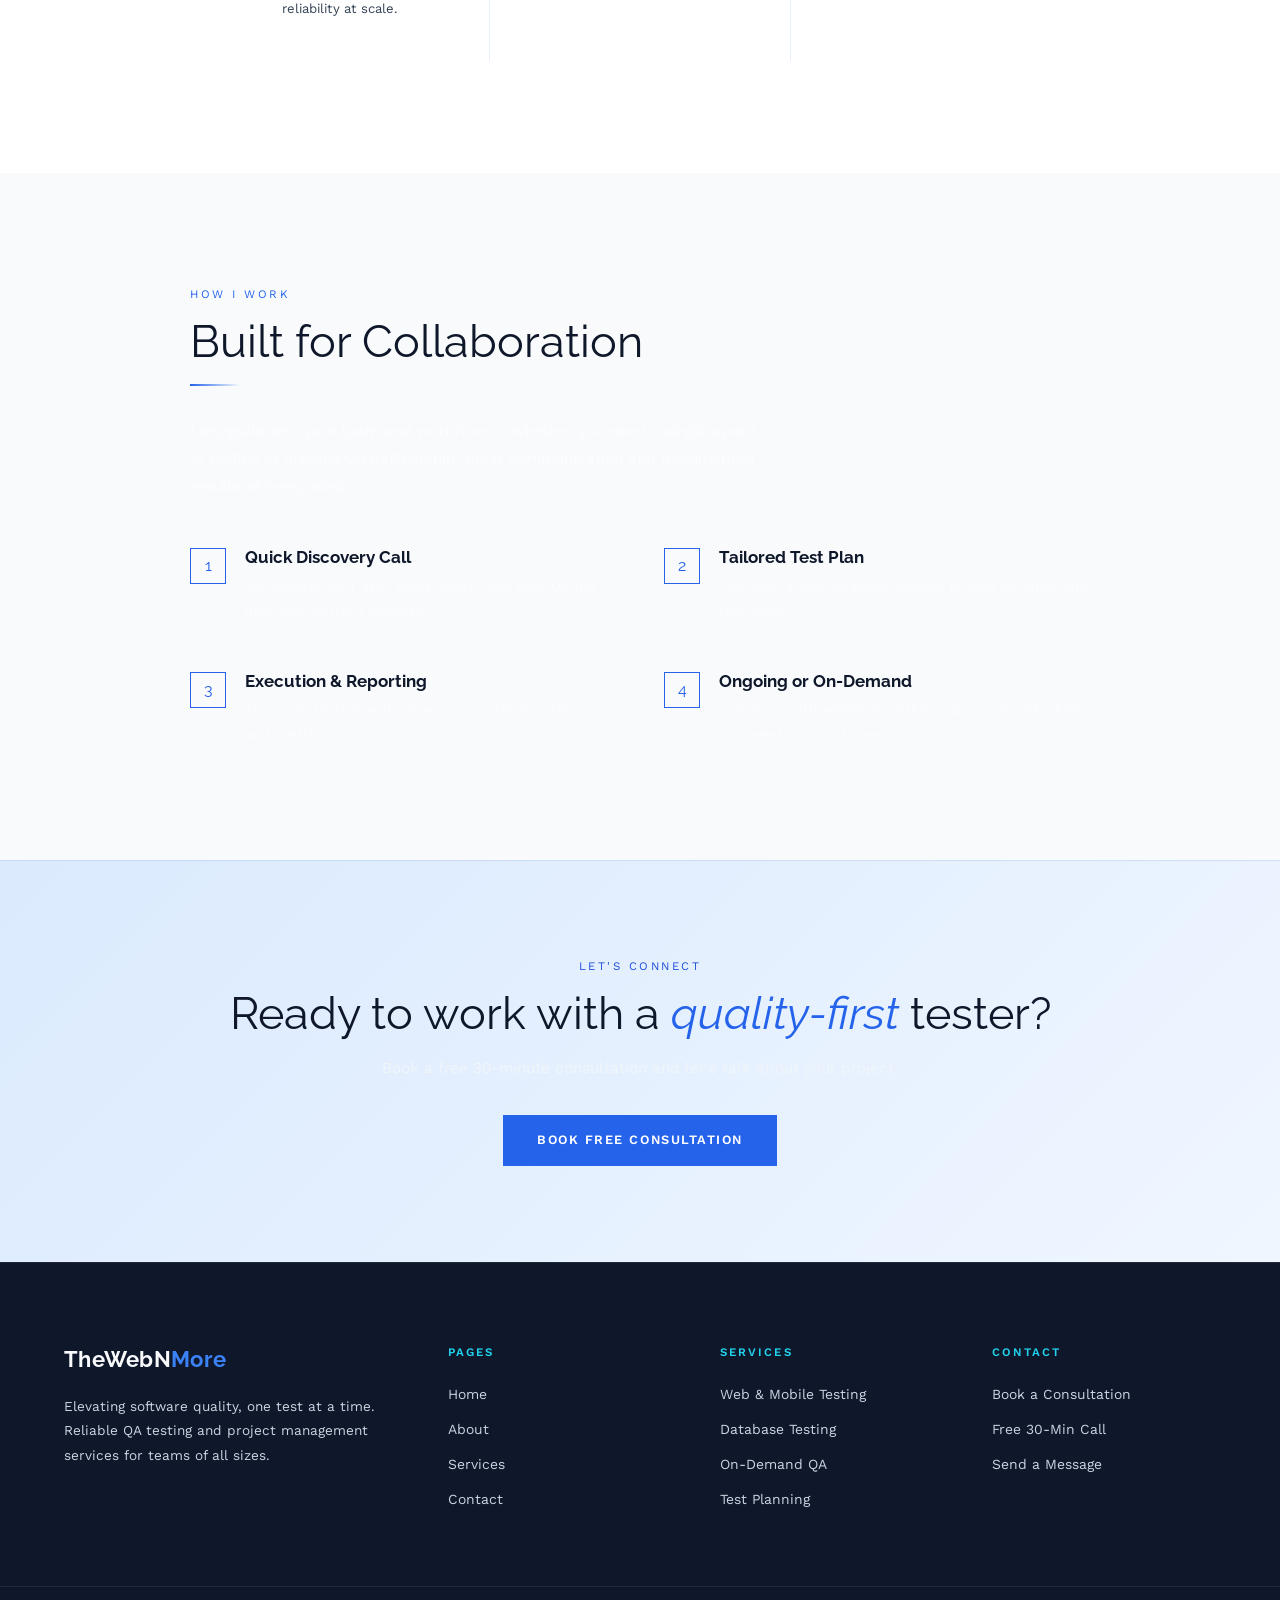
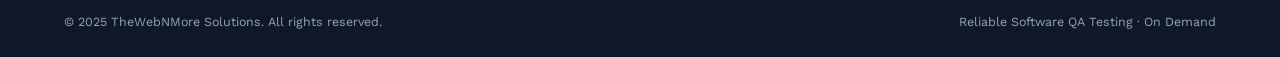
==== commit 56107e14: "Update website with latest changes" ====
--- a/about.html
+++ b/about.html
@@ -384,7 +384,7 @@
 <div class="about-cta">
   <span class="eyebrow">Let's Connect</span>
   <h2>Ready to work with a <span>quality-first</span> tester?</h2>
-  <p>Book a free 30-minute consultation and let's talk about your project.</p>
+  <p style="color:#F1F5F9;">Book a free 30-minute consultation and let's talk about your project.</p>
   <a href="contact.html" class="btn btn-gold">Book Free Consultation</a>
 </div>
 
@@ -393,7 +393,7 @@
   <div class="footer-top">
     <div class="footer-brand">
       <div class="nav-logo">TheWebN<span>More</span></div>
-      <p>Elevating software quality, one test at a time. Reliable QA testing and project management services for teams of all sizes.</p>
+      <p style="color:#CBD5E1;">Elevating software quality, one test at a time. Reliable QA testing and project management services for teams of all sizes.</p>
     </div>
     <div class="footer-col">
       <h5>Pages</h5>
@@ -423,8 +423,8 @@
     </div>
   </div>
   <div class="footer-bottom">
-    <p>© 2025 TheWebNMore Solutions. All rights reserved.</p>
-    <p>Reliable Software QA Testing · On Demand</p>
+    <p style="color:#94A3B8;">© 2025 TheWebNMore Solutions. All rights reserved.</p>
+    <p style="color:#94A3B8;">Reliable Software QA Testing · On Demand</p>
   </div>
 </footer>
 
--- a/style.css
+++ b/style.css
@@ -64,10 +64,10 @@
   font-family: 'Work Sans', sans-serif; font-weight: 600;
   transition: all 0.28s; cursor: pointer; border: none;
 }
-.btn-gold { background: #2563EB; color: #0F172A; border: 2px solid #2563EB; }
-.btn-gold:hover { background: #3B82F6; border-color: #3B82F6; }
+.btn-gold { background: #2563EB; color: #FFFFFF; border: 2px solid #2563EB; }
+.btn-gold:hover { background: #1D4ED8; border-color: #1D4ED8; color: #FFFFFF; }
 .btn-outline { background: transparent; color: #2563EB; border: 2px solid #2563EB; }
-.btn-outline:hover { background: #2563EB; color: #0F172A; }
+.btn-outline:hover { background: #2563EB; color: #FFFFFF; }
 .btn-white { background: #0F172A; color: #F8FAFC; border: 2px solid #0F172A; }
 .btn-white:hover { background: transparent; color: #0F172A; }
 
@@ -118,18 +118,18 @@
 .page-hero p { font-size: 1.05rem; max-width: 560px; margin-top: 1rem; color: #334155; }
 
 /* FOOTER */
-footer { background: #0F172A; border-top: 1px solid rgba(255,255,255,0.08); color: #94A3B8; }
+footer { background: #0F172A; border-top: 1px solid rgba(255,255,255,0.08); color: #E2E8F0; }
 .footer-top { display: grid; grid-template-columns: 1.5fr 1fr 1fr 1fr; gap: 3rem; padding: 5rem 5% 4rem; }
 .footer-brand .nav-logo { color: #F8FAFC; }
 .footer-brand .nav-logo span { color: #3B82F6; }
-.footer-brand p { font-size: 0.85rem; color: #64748B; line-height: 1.8; margin-top: 1rem; }
+.footer-brand p { font-size: 0.85rem; color: #CBD5E1; line-height: 1.8; margin-top: 1rem; }
 .footer-col h5 { font-family: 'Work Sans', sans-serif; font-size: 0.72rem; letter-spacing: 0.18em; text-transform: uppercase; color: #22D3EE; margin-bottom: 1.2rem; font-weight: 600; }
 .footer-col ul { list-style: none; }
 .footer-col ul li { margin-bottom: 0.6rem; }
-.footer-col ul li a { font-size: 0.87rem; color: #64748B; transition: color 0.25s; }
+.footer-col ul li a { font-size: 0.87rem; color: #CBD5E1; transition: color 0.25s; }
 .footer-col ul li a:hover { color: #60A5FA; }
 .footer-bottom { border-top: 1px solid rgba(255,255,255,0.08); padding: 1.5rem 5%; display: flex; align-items: center; justify-content: space-between; flex-wrap: wrap; gap: 1rem; }
-.footer-bottom p { font-size: 0.78rem; color: #475569; }
+.footer-bottom p { font-size: 0.78rem; color: #94A3B8; }
 
 /* RESPONSIVE */
 @media (max-width: 900px) { .footer-top { grid-template-columns: 1fr 1fr; } }
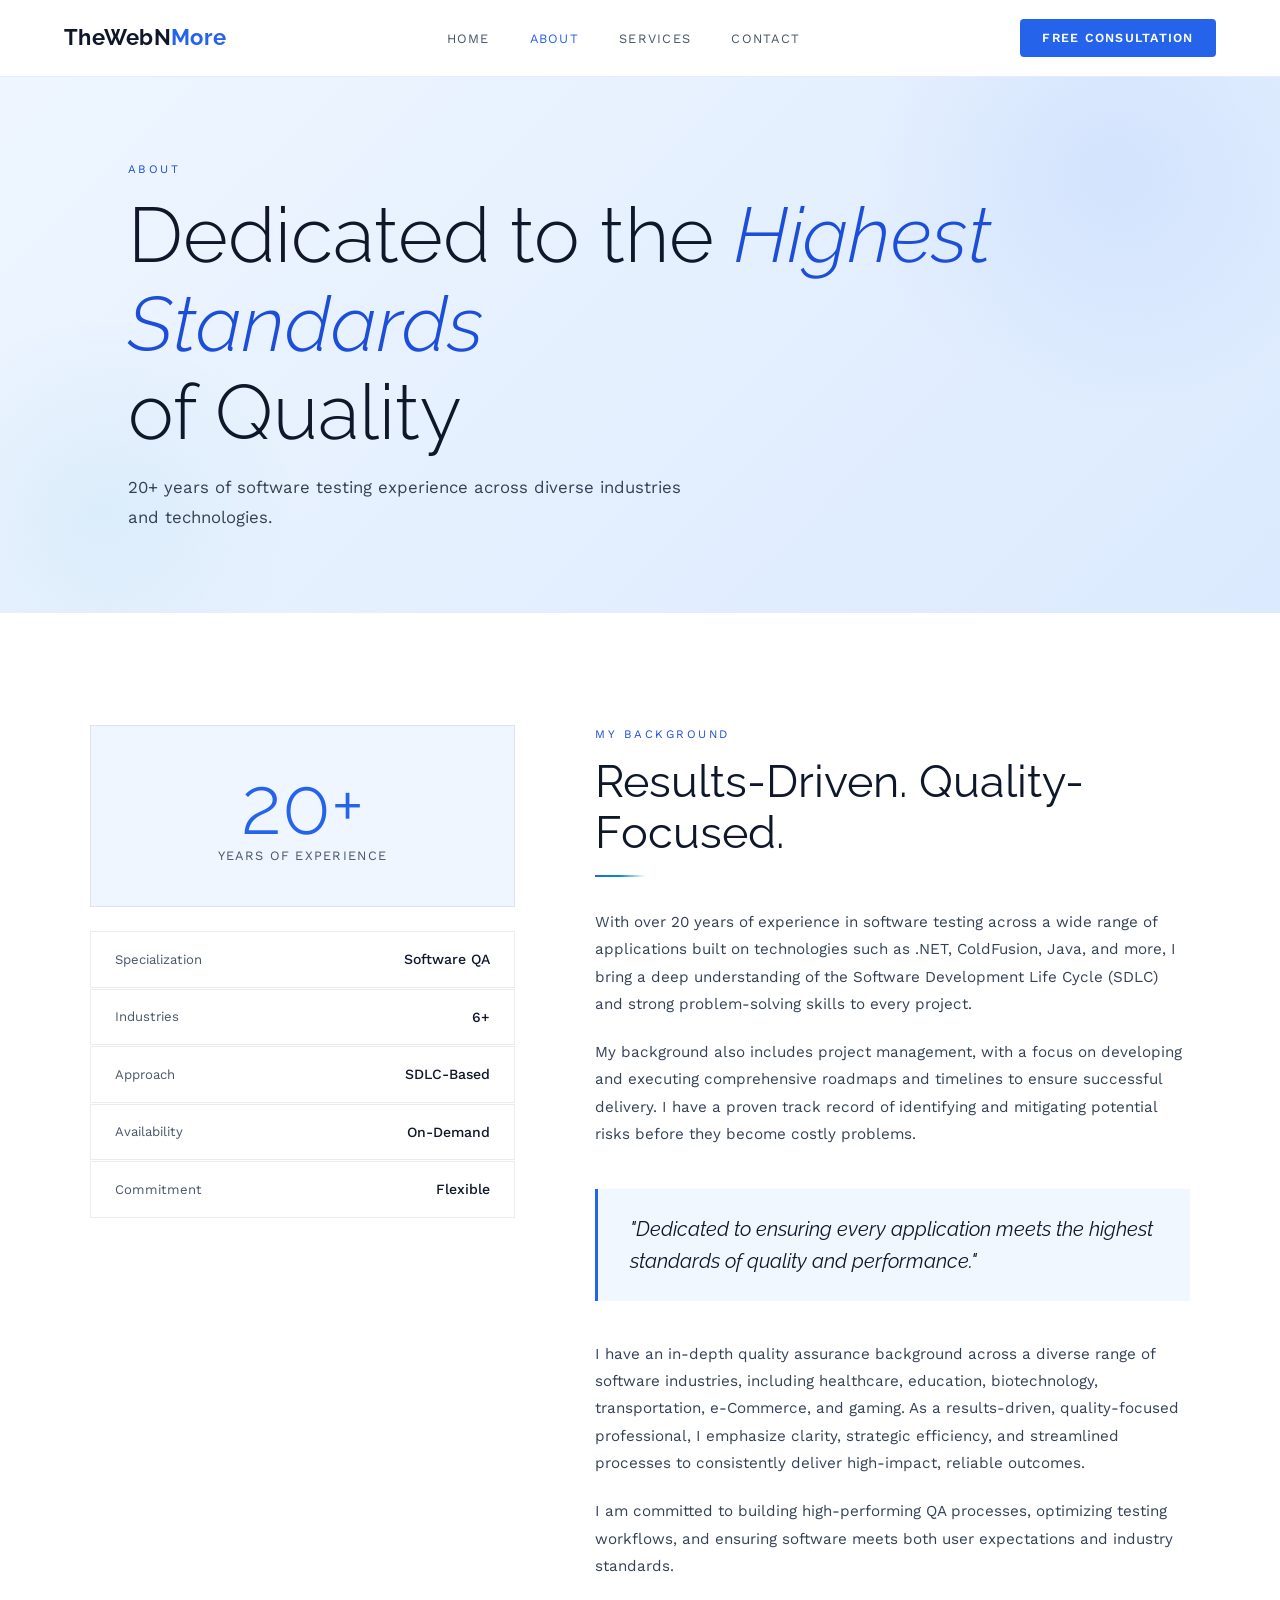
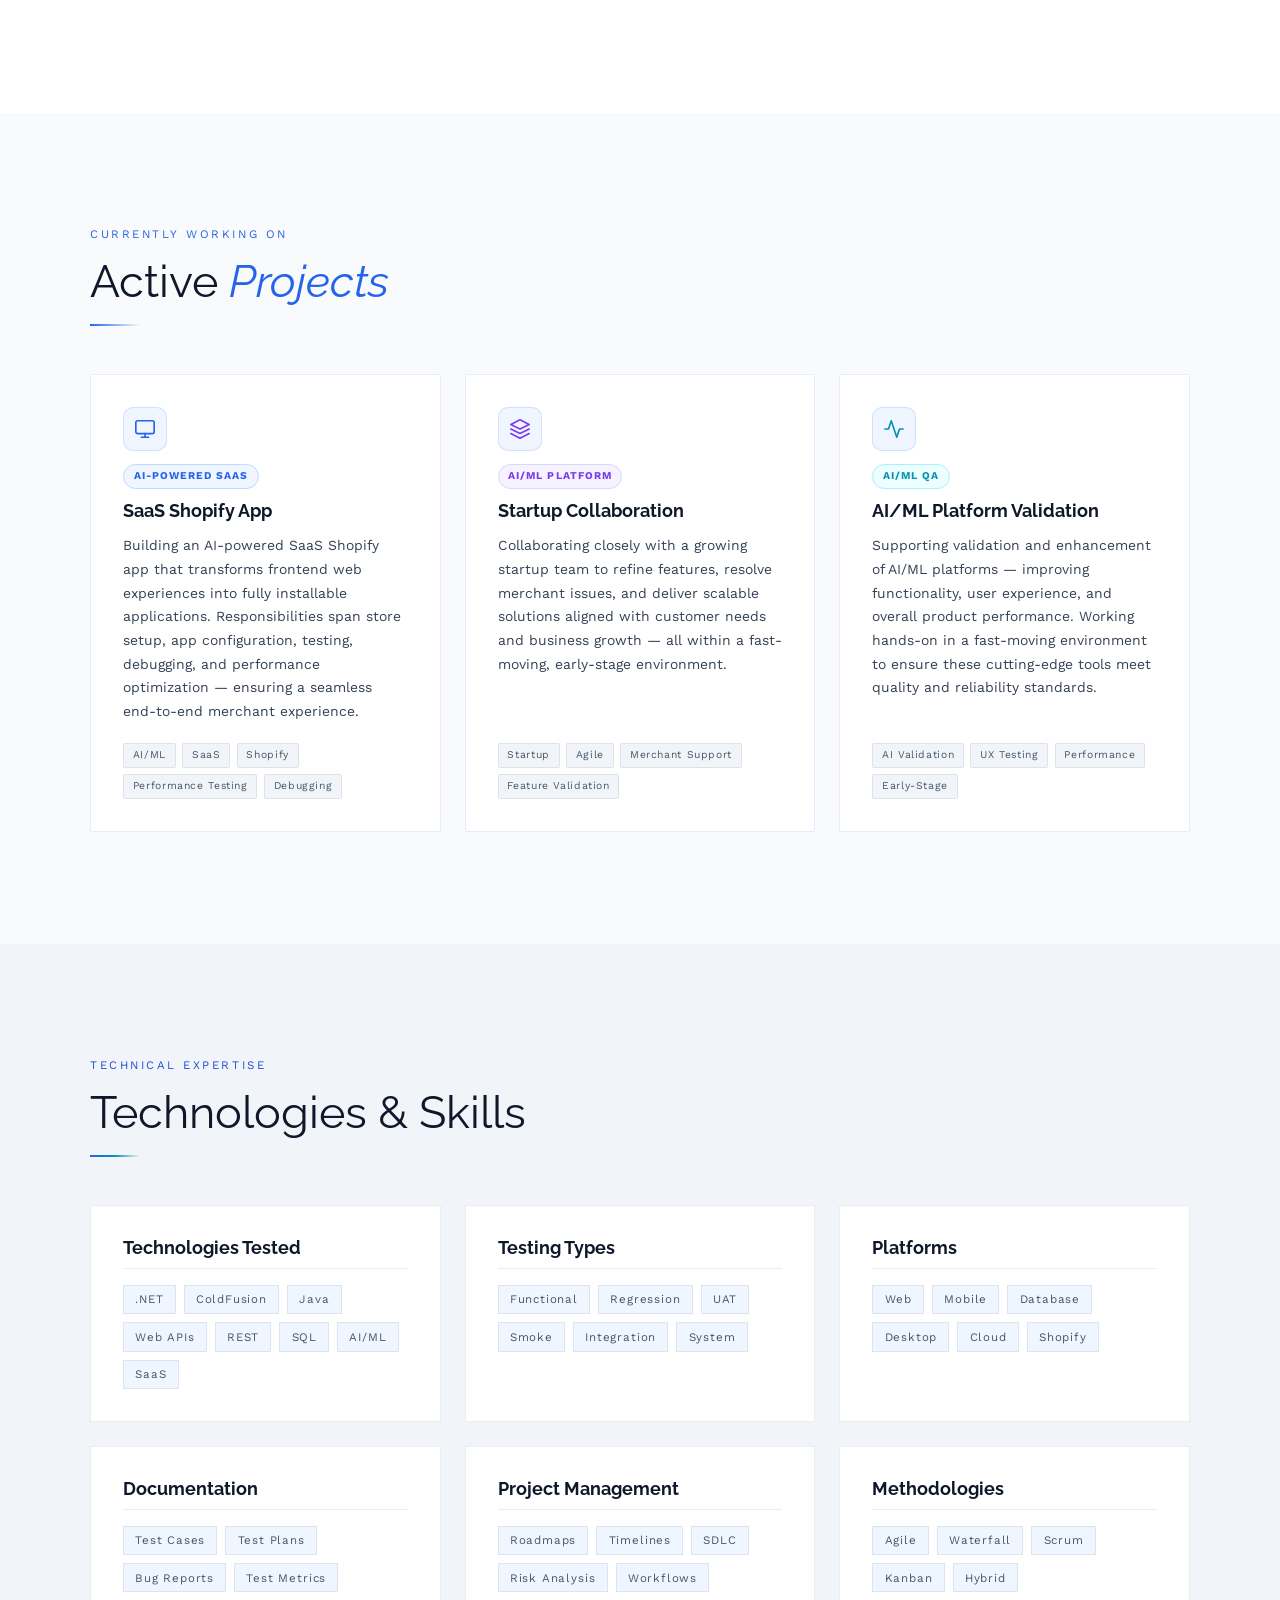
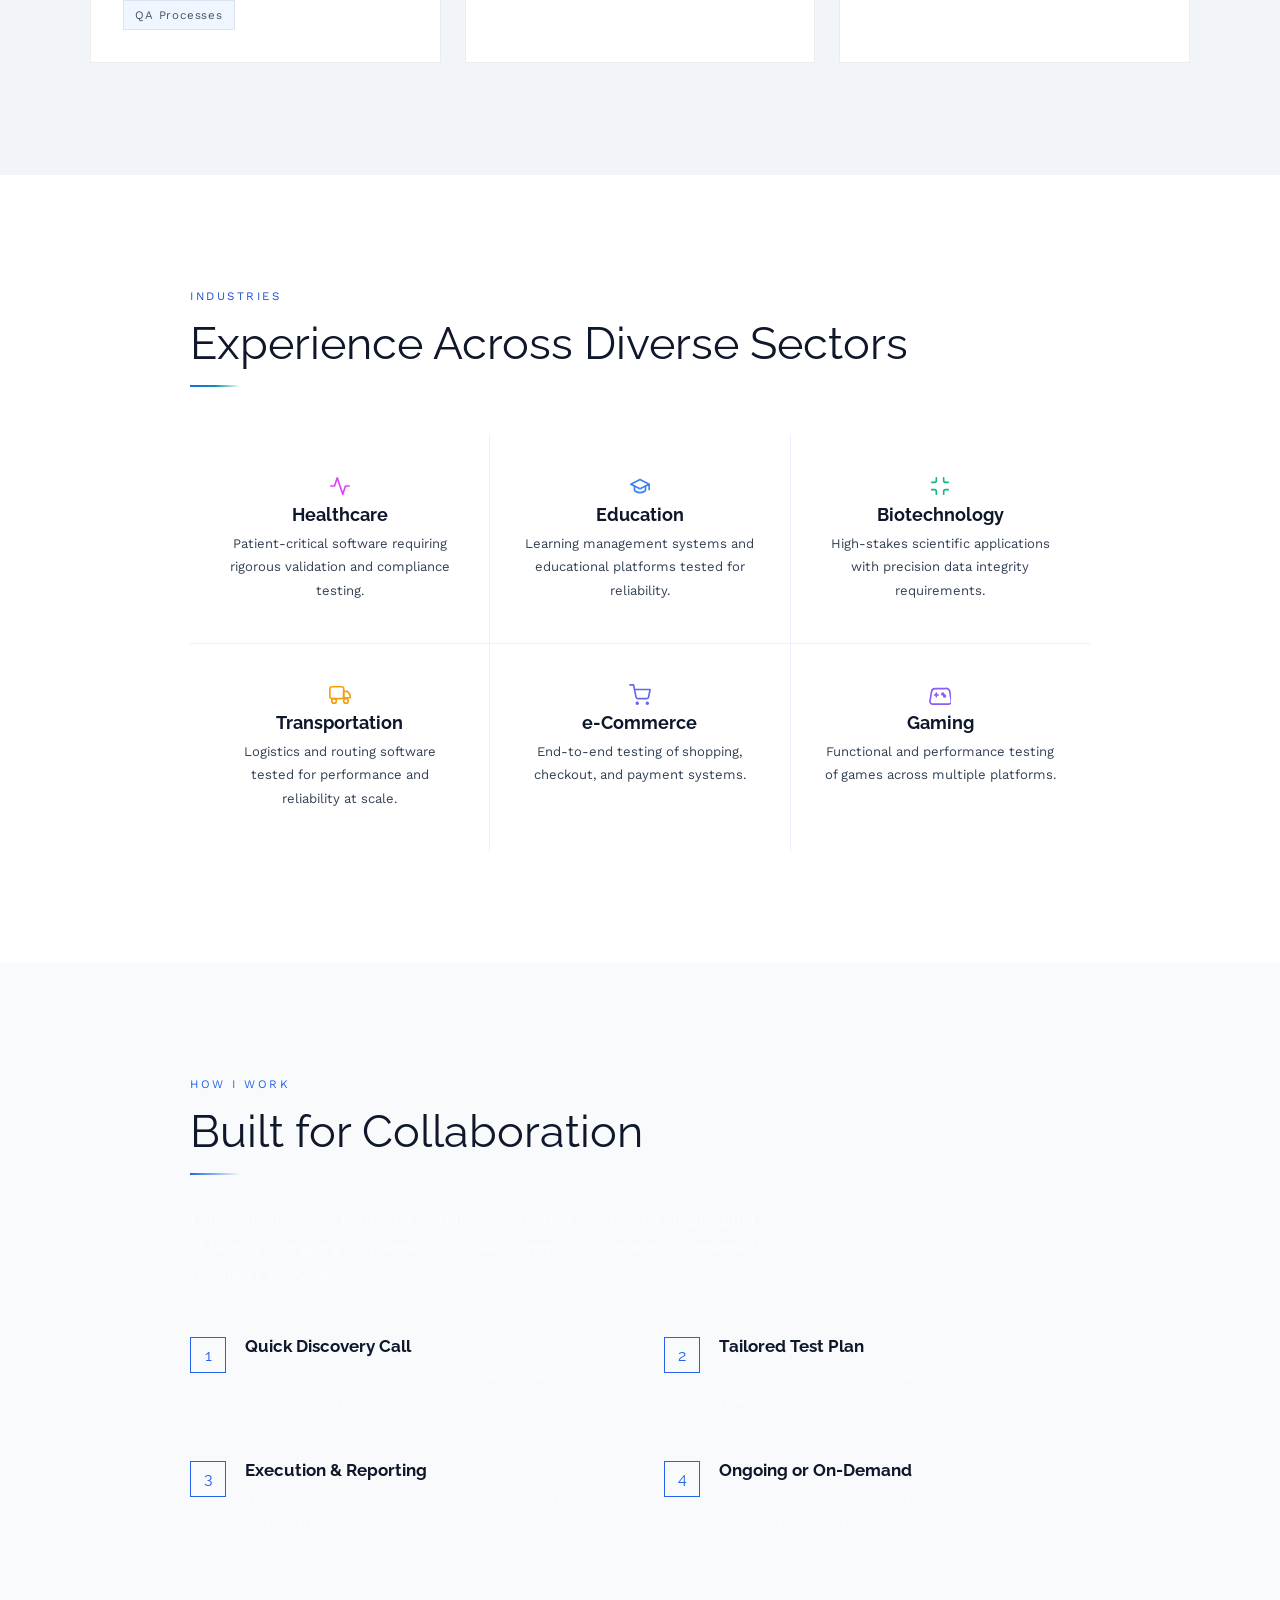
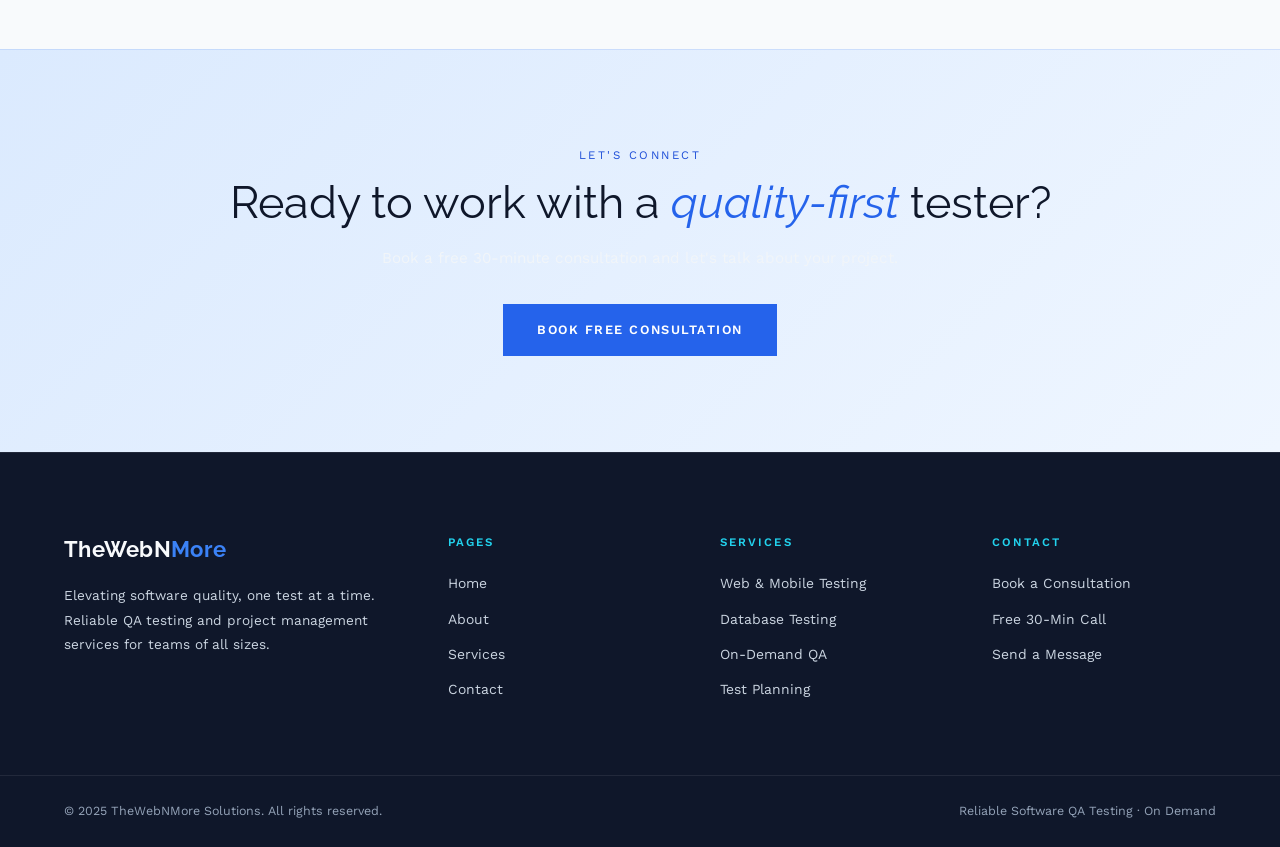
==== commit 8d87ad56: "Update website with latest changes" ====
--- a/about.html
+++ b/about.html
@@ -120,6 +120,57 @@
     .about-cta h2 { color: #F8FAFC; }
     .about-cta h2 span { color: #2563EB; font-style: italic; }
     .about-cta p { color: #CBD5E1; margin: 1rem auto 2rem; max-width: 520px; }
+
+
+    /* ── CURRENT WORK ── */
+    #current-work { background: #F8FAFC; padding: 7rem 5%; }
+    .cw-inner { max-width: 1100px; margin: 0 auto; }
+    #current-work .eyebrow { color: #2563EB; }
+    .cw-grid {
+      display: grid; grid-template-columns: repeat(3, 1fr);
+      gap: 1.5rem; margin-top: 3rem;
+    }
+    .cw-card {
+      background: #FFFFFF;
+      border: 1px solid rgba(37,99,235,0.12);
+      padding: 2rem;
+      border-radius: 2px;
+      display: flex; flex-direction: column; gap: 0.8rem;
+      transition: border-color 0.3s, box-shadow 0.3s, transform 0.3s;
+    }
+    .cw-card:hover {
+      border-color: #2563EB;
+      box-shadow: 0 8px 30px rgba(37,99,235,0.1);
+      transform: translateY(-3px);
+    }
+    .cw-badge {
+      width: 44px; height: 44px;
+      background: #EFF6FF; border: 1px solid rgba(37,99,235,0.15);
+      display: flex; align-items: center; justify-content: center;
+      border-radius: 10px; flex-shrink: 0;
+    }
+    .cw-tag {
+      display: inline-block;
+      font-size: 0.65rem; font-weight: 700; letter-spacing: 0.1em;
+      text-transform: uppercase; color: #2563EB;
+      background: #EFF6FF; border: 1px solid #BFDBFE;
+      padding: 0.2rem 0.6rem; border-radius: 100px;
+      width: fit-content;
+    }
+    .cw-card h4 {
+      font-family: 'Raleway', sans-serif;
+      font-size: 1.1rem; color: #0F172A; font-weight: 700; margin: 0;
+    }
+    .cw-card p {
+      font-size: 0.87rem; color: #334155; line-height: 1.7; margin: 0; flex-grow: 1;
+    }
+    .cw-chips { display: flex; flex-wrap: wrap; gap: 0.4rem; margin-top: 0.4rem; }
+    .cw-chips span {
+      font-size: 0.65rem; letter-spacing: 0.06em;
+      background: #F1F5F9; border: 1px solid rgba(15,23,42,0.08);
+      color: #475569; padding: 0.2rem 0.55rem; border-radius: 2px;
+    }
+    @media (max-width: 900px) { .cw-grid { grid-template-columns: 1fr; } }
 
     @media (max-width: 900px) {
       .bio-grid { grid-template-columns: 1fr; }
@@ -223,6 +274,54 @@
   </div>
 </section>
 
+<!-- CURRENT WORK -->
+<section id="current-work">
+  <div class="cw-inner">
+    <span class="eyebrow">Currently Working On</span>
+    <h2 style="color:#0F172A;">Active <span style="color:#2563EB;font-style:italic;">Projects</span></h2>
+    <div class="divider" style="background:linear-gradient(90deg,#2563EB,transparent);"></div>
+    <div class="cw-grid">
+
+      <div class="cw-card fade-up">
+        <div class="cw-badge">
+          <svg xmlns="http://www.w3.org/2000/svg" width="22" height="22" viewBox="0 0 24 24" fill="none" stroke="#2563EB" stroke-width="1.8" stroke-linecap="round" stroke-linejoin="round"><rect x="2" y="3" width="20" height="14" rx="2"/><path d="M8 21h8M12 17v4"/></svg>
+        </div>
+        <div class="cw-tag">AI-Powered SaaS</div>
+        <h4>SaaS Shopify App</h4>
+        <p>Building an AI-powered SaaS Shopify app that transforms frontend web experiences into fully installable applications. Responsibilities span store setup, app configuration, testing, debugging, and performance optimization — ensuring a seamless end-to-end merchant experience.</p>
+        <div class="cw-chips">
+          <span>AI/ML</span><span>SaaS</span><span>Shopify</span><span>Performance Testing</span><span>Debugging</span>
+        </div>
+      </div>
+
+      <div class="cw-card fade-up">
+        <div class="cw-badge">
+          <svg xmlns="http://www.w3.org/2000/svg" width="22" height="22" viewBox="0 0 24 24" fill="none" stroke="#7C3AED" stroke-width="1.8" stroke-linecap="round" stroke-linejoin="round"><path d="M12 2L2 7l10 5 10-5-10-5z"/><path d="M2 17l10 5 10-5"/><path d="M2 12l10 5 10-5"/></svg>
+        </div>
+        <div class="cw-tag" style="background:#F5F3FF;color:#7C3AED;border-color:#DDD6FE;">AI/ML Platform</div>
+        <h4>Startup Collaboration</h4>
+        <p>Collaborating closely with a growing startup team to refine features, resolve merchant issues, and deliver scalable solutions aligned with customer needs and business growth — all within a fast-moving, early-stage environment.</p>
+        <div class="cw-chips">
+          <span>Startup</span><span>Agile</span><span>Merchant Support</span><span>Feature Validation</span>
+        </div>
+      </div>
+
+      <div class="cw-card fade-up">
+        <div class="cw-badge">
+          <svg xmlns="http://www.w3.org/2000/svg" width="22" height="22" viewBox="0 0 24 24" fill="none" stroke="#0891B2" stroke-width="1.8" stroke-linecap="round" stroke-linejoin="round"><polyline points="22 12 18 12 15 21 9 3 6 12 2 12"/></svg>
+        </div>
+        <div class="cw-tag" style="background:#ECFEFF;color:#0891B2;border-color:#A5F3FC;">AI/ML QA</div>
+        <h4>AI/ML Platform Validation</h4>
+        <p>Supporting validation and enhancement of AI/ML platforms — improving functionality, user experience, and overall product performance. Working hands-on in a fast-moving environment to ensure these cutting-edge tools meet quality and reliability standards.</p>
+        <div class="cw-chips">
+          <span>AI Validation</span><span>UX Testing</span><span>Performance</span><span>Early-Stage</span>
+        </div>
+      </div>
+
+    </div>
+  </div>
+</section>
+
 <!-- EXPERTISE -->
 <section id="expertise">
   <div class="expertise-inner">
@@ -239,6 +338,8 @@
           <span class="exp-tag">Web APIs</span>
           <span class="exp-tag">REST</span>
           <span class="exp-tag">SQL</span>
+          <span class="exp-tag">AI/ML</span>
+          <span class="exp-tag">SaaS</span>
         </div>
       </div>
       <div class="exp-card fade-up">
@@ -260,6 +361,7 @@
           <span class="exp-tag">Database</span>
           <span class="exp-tag">Desktop</span>
           <span class="exp-tag">Cloud</span>
+          <span class="exp-tag">Shopify</span>
         </div>
       </div>
       <div class="exp-card fade-up">
@@ -304,32 +406,32 @@
     <div class="divider"></div>
     <div class="ind-grid fade-up">
       <div class="ind-card">
-        <span class="ind-icon">🏥</span>
+        <svg xmlns="http://www.w3.org/2000/svg" width="22" height="22" viewBox="0 0 24 24" fill="none" stroke="#E040FB" stroke-width="1.8" stroke-linecap="round" stroke-linejoin="round"><path d="M22 12h-4l-3 9L9 3l-3 9H2"/></svg>
         <h4>Healthcare</h4>
         <p>Patient-critical software requiring rigorous validation and compliance testing.</p>
       </div>
       <div class="ind-card">
-        <span class="ind-icon">🎓</span>
+        <svg xmlns="http://www.w3.org/2000/svg" width="22" height="22" viewBox="0 0 24 24" fill="none" stroke="#3B82F6" stroke-width="1.8" stroke-linecap="round" stroke-linejoin="round"><path d="M22 10v6M2 10l10-5 10 5-10 5z"/><path d="M6 12v5c3 3 9 3 12 0v-5"/></svg>
         <h4>Education</h4>
         <p>Learning management systems and educational platforms tested for reliability.</p>
       </div>
       <div class="ind-card">
-        <span class="ind-icon">🧬</span>
+        <svg xmlns="http://www.w3.org/2000/svg" width="22" height="22" viewBox="0 0 24 24" fill="none" stroke="#10B981" stroke-width="1.8" stroke-linecap="round" stroke-linejoin="round"><path d="M8 3v3a2 2 0 0 1-2 2H3"/><path d="M21 8h-3a2 2 0 0 1-2-2V3"/><path d="M3 16h3a2 2 0 0 1 2 2v3"/><path d="M16 21v-3a2 2 0 0 1 2-2h3"/></svg>
         <h4>Biotechnology</h4>
         <p>High-stakes scientific applications with precision data integrity requirements.</p>
       </div>
       <div class="ind-card">
-        <span class="ind-icon">🚌</span>
+        <svg xmlns="http://www.w3.org/2000/svg" width="22" height="22" viewBox="0 0 24 24" fill="none" stroke="#F59E0B" stroke-width="1.8" stroke-linecap="round" stroke-linejoin="round"><rect x="1" y="3" width="15" height="13" rx="2"/><path d="M16 8h4l3 4v3h-7V8z"/><circle cx="5.5" cy="18.5" r="2.5"/><circle cx="18.5" cy="18.5" r="2.5"/></svg>
         <h4>Transportation</h4>
         <p>Logistics and routing software tested for performance and reliability at scale.</p>
       </div>
       <div class="ind-card">
-        <span class="ind-icon">🛒</span>
+        <svg xmlns="http://www.w3.org/2000/svg" width="22" height="22" viewBox="0 0 24 24" fill="none" stroke="#6366F1" stroke-width="1.8" stroke-linecap="round" stroke-linejoin="round"><circle cx="9" cy="21" r="1"/><circle cx="20" cy="21" r="1"/><path d="M1 1h4l2.68 13.39a2 2 0 0 0 2 1.61h9.72a2 2 0 0 0 2-1.61L23 6H6"/></svg>
         <h4>e-Commerce</h4>
         <p>End-to-end testing of shopping, checkout, and payment systems.</p>
       </div>
       <div class="ind-card">
-        <span class="ind-icon">🎮</span>
+        <svg xmlns="http://www.w3.org/2000/svg" width="22" height="22" viewBox="0 0 24 24" fill="none" stroke="#8B5CF6" stroke-width="1.8" stroke-linecap="round" stroke-linejoin="round"><line x1="6" y1="12" x2="10" y2="12"/><line x1="8" y1="10" x2="8" y2="14"/><circle cx="15" cy="11" r="1" fill="#8B5CF6"/><circle cx="17" cy="13" r="1" fill="#8B5CF6"/><path d="M17.32 5H6.68a4 4 0 0 0-3.978 3.59l-1.657 10a3 3 0 0 0 2.971 3.41h17.37a3 3 0 0 0 2.971-3.41l-1.657-10A4 4 0 0 0 17.32 5z"/></svg>
         <h4>Gaming</h4>
         <p>Functional and performance testing of games across multiple platforms.</p>
       </div>
